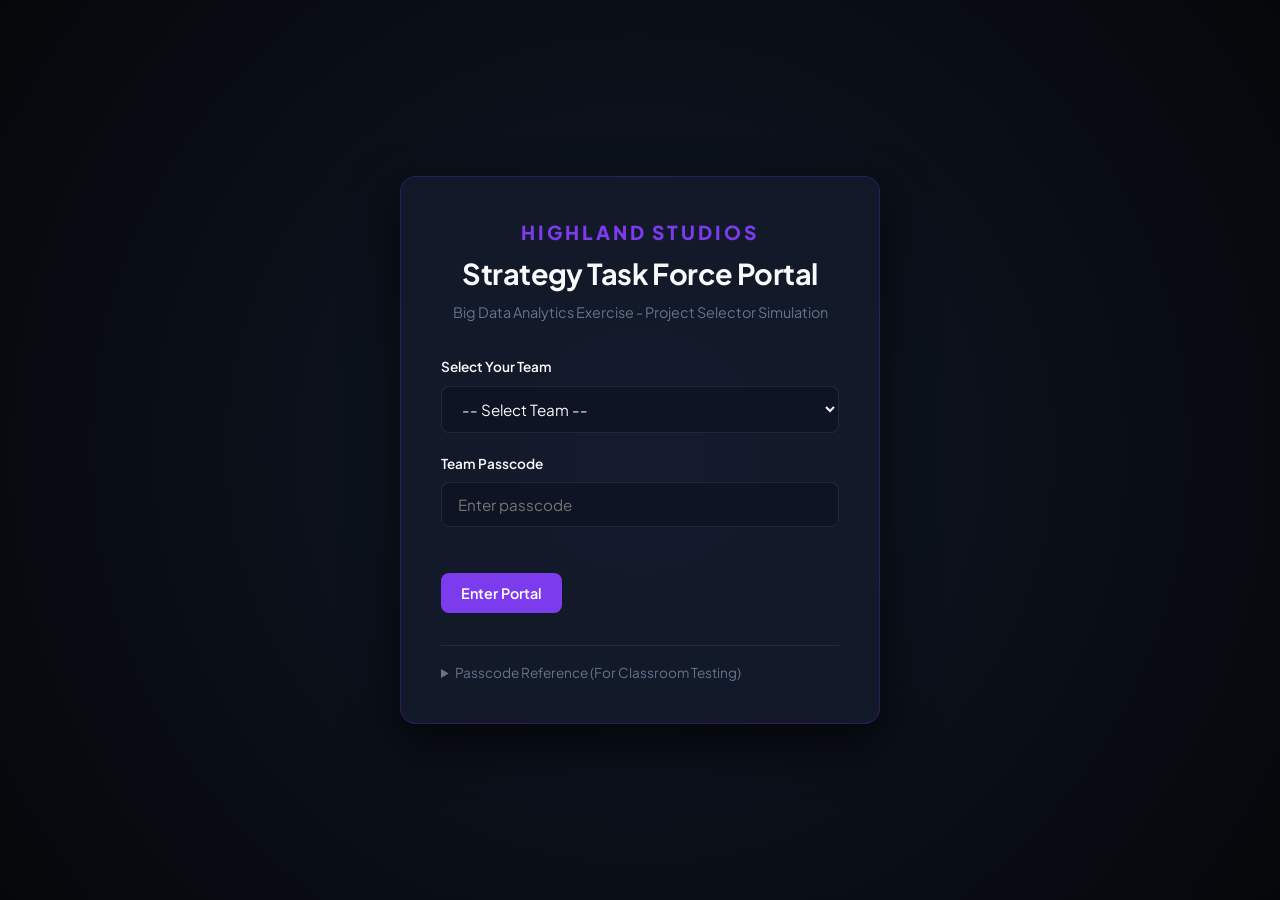
==== index.html @ 4afb4b33 "Initial big data simulation site" ====
<!DOCTYPE html>
<html lang="en">
<head>
  <meta charset="UTF-8">
  <meta name="viewport" content="width=device-width, initial-scale=1.0">
  <title>Highland Studios | Strategy Portal & Analytics Exercise</title>
  <!-- Google Fonts for premium typography -->
  <link rel="preconnect" href="https://fonts.googleapis.com">
  <link rel="preconnect" href="https://fonts.gstatic.com" crossorigin>
  <link href="https://fonts.googleapis.com/css2?family=Plus+Jakarta+Sans:wght@300;400;500;600;700;800&family=JetBrains+Mono:wght@400;500;600&display=swap" rel="stylesheet">
  <link rel="stylesheet" href="style.css">
</head>
<body>

  <!-- Access Screen (Login Modal Overlay) -->
  <div id="login-overlay" class="login-overlay">
    <div class="login-box glass-panel">
      <header class="login-header">
        <div class="logo">HIGHLAND STUDIOS</div>
        <h1>Strategy Task Force Portal</h1>
        <p class="subtitle">Big Data Analytics Exercise - Project Selector Simulation</p>
      </header>
      
      <form id="login-form" class="login-form">
        <div class="form-group">
          <label for="team-select">Select Your Team</label>
          <select id="team-select" required>
            <option value="" disabled selected>-- Select Team --</option>
            <option value="Team 1">Team 1</option>
            <option value="Team 2">Team 2</option>
            <option value="Team 3">Team 3</option>
            <option value="Team 4">Team 4</option>
            <option value="Team 5">Team 5</option>
            <option value="Team 6">Team 6</option>
            <option value="Team 7">Team 7</option>
            <option value="Team 8">Team 8</option>
            <option value="Team 9">Team 9</option>
            <option value="Team 10">Team 10</option>
            <option value="Admin">Admin</option>
          </select>
        </div>
        
        <div class="form-group">
          <label for="passcode-input">Team Passcode</label>
          <input type="text" id="passcode-input" autocomplete="current-password" placeholder="Enter passcode" required>
          <span class="error-message" id="login-error" aria-live="polite"></span>
        </div>
        
        <button type="submit" class="btn btn-primary">Enter Portal</button>
      </form>
      
      <footer class="login-footer">
        <details>
          <summary>Passcode Reference (For Classroom Testing)</summary>
          <div class="passcode-table-wrapper">
            <table class="passcode-table">
              <thead>
                <tr>
                  <th>Team</th>
                  <th>Passcode</th>
                </tr>
              </thead>
              <tbody>
                <tr><td>Team 1</td><td><code>HIGHLAND-101</code></td></tr>
                <tr><td>Team 2</td><td><code>HIGHLAND-202</code></td></tr>
                <tr><td>Team 3</td><td><code>HIGHLAND-303</code></td></tr>
                <tr><td>Team 4</td><td><code>HIGHLAND-404</code></td></tr>
                <tr><td>Team 5</td><td><code>HIGHLAND-505</code></td></tr>
                <tr><td>Team 6</td><td><code>HIGHLAND-606</code></td></tr>
                <tr><td>Team 7</td><td><code>HIGHLAND-707</code></td></tr>
                <tr><td>Team 8</td><td><code>HIGHLAND-808</code></td></tr>
                <tr><td>Team 9</td><td><code>HIGHLAND-909</code></td></tr>
                <tr><td>Team 10</td><td><code>HIGHLAND-010</code></td></tr>
              </tbody>
            </table>
          </div>
        </details>
      </footer>
    </div>
  </div>

  <!-- App Wrapper (Hidden until logged in) -->
  <div id="app-wrapper" class="app-wrapper hidden">
    
    <!-- Sidebar Navigation -->
    <aside class="sidebar-nav">
      <div class="sidebar-header">
        <div class="logo">HIGHLAND STUDIOS</div>
        <div class="tag">Strategy Portal</div>
      </div>
      
      <div class="team-card glass-panel-accent">
        <div class="team-name" id="display-team-name">Team Name</div>
        <div class="budget-label">Available Analytics Budget:</div>
        <div class="budget-value" id="display-budget">£10,000</div>
      </div>
      
      <nav aria-label="Main Navigation">
        <ul class="nav-list">
          <li>
            <button type="button" class="nav-item active" data-target="tab-briefing">
              <span class="icon">📋</span> Scenario Briefing
            </button>
          </li>
          <li>
            <button type="button" class="nav-item" data-target="tab-journey">
              <span class="icon">🛣️</span> Consumer Journey Map
            </button>
          </li>
          <li>
            <button type="button" class="nav-item" data-target="tab-slack">
              <span class="icon">💬</span> Internal Slack Board
            </button>
          </li>
          <li>
            <button type="button" class="nav-item" data-target="tab-macro">
              <span class="icon">🌐</span> Macro Environment
            </button>
          </li>
          <li>
            <button type="button" class="nav-item" data-target="tab-email">
              <span class="icon">📥</span> Email Inbox
              <span class="badge hidden" id="email-badge">0</span>
            </button>
          </li>
          <li>
            <button type="button" class="nav-item" data-target="tab-worksheet">
              <span class="icon">📝</span> Decision Worksheet
            </button>
          </li>
        </ul>
      </nav>
      
      <div class="sidebar-footer">
        <button type="button" class="btn btn-outline btn-sm logout-btn" id="logout-btn">Log Out</button>
      </div>
    </aside>

    <!-- Main Workspace Content -->
    <main class="main-content" id="main-content">
      
      <!-- Top header bar -->
      <header class="topbar">
        <h2 id="current-tab-title">Scenario Briefing</h2>
        <div class="topbar-actions">
          <div class="status-indicator">
            <span class="dot live"></span> Simulation Active
          </div>
        </div>
      </header>

      <!-- Content Scroll Container -->
      <div class="content-scroll">
        
        <!-- Tab 1: Briefing -->
        <section id="tab-briefing" class="tab-pane active-pane">
          <div class="briefing-container">
            <div class="card glass-panel hero-card">
              <h1>Strategic Executive Mandate</h1>
              <p>Welcome, Strategy Task Force. Highland Studios is preparing to commit its resources to its next major development project. Game production is a multi-million-pound, long-term commitment taking 3 to 5 years. Instinct is not enough; you must leverage analytical evidence to justify the studio's project path.</p>
            </div>
            
            <div class="grid grid-2">
              <div class="card glass-panel">
                <h2>Our Capability & History</h2>
                <p>Highland Studios is historically recognized for two core strengths:</p>
                <ul>
                  <li><strong>Racing Simulation:</strong> Excellent track record, reliable sales performance, stable reviews, and highly competent internal physics engine development.</li>
                  <li><strong>Skateboarding:</strong> Recent critical and commercial success with <em>Streetline Skate</em>, showing exceptional ability in expressive motion, physics-driven styling, and community advocacy.</li>
                </ul>
                <div class="alert alert-warning">
                  <strong>Warning:</strong> Several years ago, the studio launched <em>LifeSpace</em>, a life simulation title. It sold poorly and was heavily criticized for crashes, simulation-breaking logic bugs, and weak AI. Morale was damaged, and the team remains nervous about re-entering this category.
                </div>
              </div>
              
              <div class="card glass-panel">
                <h2>The Strategic Tension</h2>
                <p>Market intelligence indicates a powerful surge in consumer demand for <strong>Life Simulation</strong> games. Players are actively searching for alternatives to the dominant titles, specifically demanding better customization, deeper AI systems, and robust modding tools.</p>
                <p>This leaves Highland Studios in a dilemma: do we build the safe racing sequel, double-down on action sports, or attempt a high-upside but high-risk life simulation reboot?</p>
                <div class="alert alert-info">
                  <strong>Task Force Goal:</strong> Inspect available data along the customer journey, analyze internal studio readiness, assess the competitive environment, and submit a final recommendation report.
                </div>
              </div>
            </div>

            <h2>Project Options to Evaluate</h2>
            <div class="options-grid">
              
              <div class="option-card glass-panel">
                <div class="option-header">
                  <h3>Option 1: Racing Sequel</h3>
                  <span class="badge badge-safe">Low-Medium Risk</span>
                </div>
                <p class="option-desc">Create a follow-up to our highly rated motorsport titles. Utilizes proven physics systems and appeals to a reliable, built-in audience.</p>
                <div class="option-details">
                  <span><strong>Capability Fit:</strong> Strong</span>
                  <span><strong>Market Spread:</strong> Stable</span>
                </div>
              </div>

              <div class="option-card glass-panel">
                <div class="option-header">
                  <h3>Option 2: Skateboarding Sequel</h3>
                  <span class="badge badge-safe">Medium Risk</span>
                </div>
                <p class="option-desc">A direct sequel to <em>Streetline Skate</em>, capitalizing on community excitement, expressive customization, and skateboarding culture.</p>
                <div class="option-details">
                  <span><strong>Capability Fit:</strong> Strong</span>
                  <span><strong>Market Spread:</strong> Focused</span>
                </div>
              </div>

              <div class="option-card glass-panel">
                <div class="option-header">
                  <h3>Option 3: Open-World Action-Sports Game</h3>
                  <span class="badge badge-alert">Medium-High Risk</span>
                </div>
                <p class="option-desc">Expand skateboarding physics to parkour, biking, and street culture. Focuses on social multiplayer spaces and streaming popularity.</p>
                <div class="option-details">
                  <span><strong>Capability Fit:</strong> Moderate</span>
                  <span><strong>Market Spread:</strong> Growing</span>
                </div>
              </div>

              <div class="option-card glass-panel">
                <div class="option-header">
                  <h3>Option 4: Life Simulation Reboot</h3>
                  <span class="badge badge-danger">High Risk</span>
                </div>
                <p class="option-desc">A complete reimagining of the life simulation genre. Massive commercial potential, but requires significant hiring and builds on past technical failures.</p>
                <div class="option-details">
                  <span><strong>Capability Fit:</strong> Weak</span>
                  <span><strong>Market Spread:</strong> Extremely High</span>
                </div>
              </div>

              <div class="option-card glass-panel">
                <div class="option-header">
                  <h3>Option 5: Hybrid Lifestyle Sports Game</h3>
                  <span class="badge badge-alert">Medium Risk</span>
                </div>
                <p class="option-desc">Combines skateboarding, social meeting grounds, and creative player customization spaces. Bridges our core strength with lifestyle trends.</p>
                <div class="option-details">
                  <span><strong>Capability Fit:</strong> Good</span>
                  <span><strong>Market Spread:</strong> Distinctive</span>
                </div>
              </div>

              <div class="option-card glass-panel">
                <div class="option-header">
                  <h3>Option 6: Motorsport Management & Lifestyle</h3>
                  <span class="badge badge-alert">Medium Risk</span>
                </div>
                <p class="option-desc">A tactical management game merging racing metrics with lifestyle elements, driver relationships, and custom team sponsorships.</p>
                <div class="option-details">
                  <span><strong>Capability Fit:</strong> Moderate</span>
                  <span><strong>Market Spread:</strong> Niche</span>
                </div>
              </div>

            </div>
          </div>
        </section>

        <!-- Tab 2: Journey Map -->
        <section id="tab-journey" class="tab-pane">
          <div class="journey-container">
            <header class="tab-header">
              <h1>Interactive Consumer Journey Map</h1>
              <p>Analyze how players discover, evaluate, purchase, and engage with game categories. Click on each journey stage to explore available data sources, check their format, cost, and availability, and inspect the datasets.</p>
            </header>

            <!-- Horizontal Journey Timeline -->
            <div class="journey-timeline-wrapper">
              <div class="journey-timeline" role="listbox" aria-label="Consumer Journey Stages">
                
                <button type="button" class="journey-node active" data-stage="1" role="option" aria-selected="true">
                  <span class="node-number">1</span>
                  <span class="node-name">Needs Recognition</span>
                </button>
                
                <button type="button" class="journey-node" data-stage="2" role="option" aria-selected="false">
                  <span class="node-number">2</span>
                  <span class="node-name">Search for Info</span>
                </button>
                
                <button type="button" class="journey-node" data-stage="3" role="option" aria-selected="false">
                  <span class="node-number">3</span>
                  <span class="node-name">Pre-Purchase Eval</span>
                </button>
                
                <button type="button" class="journey-node" data-stage="4" role="option" aria-selected="false">
                  <span class="node-number">4</span>
                  <span class="node-name">Purchase</span>
                </button>
                
                <button type="button" class="journey-node" data-stage="5" role="option" aria-selected="false">
                  <span class="node-number">5</span>
                  <span class="node-name">Consumption</span>
                </button>
                
                <button type="button" class="journey-node" data-stage="6" role="option" aria-selected="false">
                  <span class="node-number">6</span>
                  <span class="node-name">Post-Purchase Eval</span>
                </button>
                
                <button type="button" class="journey-node" data-stage="7" role="option" aria-selected="false">
                  <span class="node-number">7</span>
                  <span class="node-name">Advocacy & Comm</span>
                </button>
                
              </div>
            </div>

            <!-- Stage Description Card -->
            <div class="stage-info-card glass-panel" id="stage-info-display">
              <h2 id="stage-title">Needs Recognition</h2>
              <p id="stage-description">Early signals that players are feeling an unmet interest, general genre category demand, or growing curiosity before they actively research a specific title.</p>
            </div>

            <!-- Data Sources Grid -->
            <h2>Available Data Sources at this Stage</h2>
            <div class="data-sources-grid" id="data-sources-grid">
              <!-- Dynamically populated cards -->
            </div>
            
          </div>
        </section>

        <!-- Tab 3: Slack Board -->
        <section id="tab-slack" class="tab-pane">
          <div class="slack-container">
            <header class="tab-header">
              <h1>Internal Studio Communications</h1>
              <p>Review the logs of the Highland Studios team. Studio readiness, engineering morale, and production capabilities contain critical details that complicate market demand.</p>
            </header>

            <div class="slack-workspace glass-panel">
              <!-- Slack channels panel -->
              <aside class="slack-sidebar" aria-label="Slack Channels">
                <h3># Channels</h3>
                <nav>
                  <ul>
                    <li><button type="button" class="slack-channel-btn active" data-channel="general"># general</button></li>
                    <li><button type="button" class="slack-channel-btn" data-channel="dev-team"># dev-team</button></li>
                    <li><button type="button" class="slack-channel-btn" data-channel="marketing"># marketing</button></li>
                    <li><button type="button" class="slack-channel-btn" data-channel="executive"># executive</button></li>
                  </ul>
                </nav>
                
                <div class="sentiment-button-wrapper">
                  <button type="button" class="btn btn-primary btn-sm btn-full" id="analyze-slack-btn">Analyse Internal Sentiment</button>
                </div>
              </aside>

              <!-- Slack Messages display -->
              <main class="slack-chat-area" aria-label="Slack Messages">
                <div class="slack-message-feed" id="slack-message-feed">
                  <!-- Dynamically populated slack messages -->
                </div>
              </main>
            </div>
            
            <!-- Dynamic Sentiment Analysis Dashboard (Hidden by default, shown when button clicked) -->
            <div id="sentiment-analysis-dashboard" class="sentiment-dashboard-panel glass-panel hidden">
              <div class="sentiment-dashboard-header">
                <h2>Diagnostic Report: Studio Readiness & Core Sentiment</h2>
                <button type="button" class="btn-close" id="close-sentiment-btn" aria-label="Close dashboard">&times;</button>
              </div>
              
              <div class="grid grid-2">
                <div class="sentiment-card">
                  <h3>Developer Confidence & Anxiety by Genre</h3>
                  <div class="bar-chart-container">
                    <div class="chart-row">
                      <span class="row-label">Racing</span>
                      <div class="chart-bar-wrapper">
                        <div class="bar bar-confidence" style="width: 85%" title="Confidence: 85%"></div>
                        <div class="bar bar-anxiety" style="width: 15%" title="Anxiety: 15%"></div>
                      </div>
                      <span class="row-value">85% vs 15%</span>
                    </div>
                    <div class="chart-row">
                      <span class="row-label">Skateboarding</span>
                      <div class="chart-bar-wrapper">
                        <div class="bar bar-confidence" style="width: 90%" title="Confidence: 90%"></div>
                        <div class="bar bar-anxiety" style="width: 10%" title="Anxiety: 10%"></div>
                      </div>
                      <span class="row-value">90% vs 10%</span>
                    </div>
                    <div class="chart-row">
                      <span class="row-label">Life Simulation</span>
                      <div class="chart-bar-wrapper">
                        <div class="bar bar-confidence" style="width: 25%" title="Confidence: 25%"></div>
                        <div class="bar bar-anxiety" style="width: 75%" title="Anxiety: 75%"></div>
                      </div>
                      <span class="row-value">25% vs 75%</span>
                    </div>
                    <div class="chart-row">
                      <span class="row-label">Hybrid Sports</span>
                      <div class="chart-bar-wrapper">
                        <div class="bar bar-confidence" style="width: 70%" title="Confidence: 70%"></div>
                        <div class="bar bar-anxiety" style="width: 30%" title="Anxiety: 30%"></div>
                      </div>
                      <span class="row-value">70% vs 30%</span>
                    </div>
                  </div>
                  <div class="chart-legend">
                    <span class="legend-item"><span class="legend-dot color-confidence"></span> Confidence</span>
                    <span class="legend-item"><span class="legend-dot color-anxiety"></span> Anxiety</span>
                  </div>
                </div>

                <div class="sentiment-card">
                  <h3>Technical Risk & Brand Fit Index</h3>
                  <div class="radar-indicators">
                    <div class="metric-gauge">
                      <svg class="radial-svg" viewBox="0 0 100 100">
                        <circle cx="50" cy="50" r="40" class="gauge-bg"></circle>
                        <circle cx="50" cy="50" r="40" class="gauge-fill color-danger" stroke-dasharray="251" stroke-dashoffset="50"></circle>
                        <text x="50" y="55" class="gauge-text font-bold">80%</text>
                      </svg>
                      <span class="gauge-label">Life Sim Tech Risk</span>
                    </div>
                    <div class="metric-gauge">
                      <svg class="radial-svg" viewBox="0 0 100 100">
                        <circle cx="50" cy="50" r="40" class="gauge-bg"></circle>
                        <circle cx="50" cy="50" r="40" class="gauge-fill color-success" stroke-dasharray="251" stroke-dashoffset="38"></circle>
                        <text x="50" y="55" class="gauge-text font-bold">85%</text>
                      </svg>
                      <span class="gauge-label">Skate Brand Fit</span>
                    </div>
                    <div class="metric-gauge">
                      <svg class="radial-svg" viewBox="0 0 100 100">
                        <circle cx="50" cy="50" r="40" class="gauge-bg"></circle>
                        <circle cx="50" cy="50" r="40" class="gauge-fill color-warning" stroke-dasharray="251" stroke-dashoffset="100"></circle>
                        <text x="50" y="55" class="gauge-text font-bold">60%</text>
                      </svg>
                      <span class="gauge-label">Hybrid Brand Fit</span>
                    </div>
                  </div>
                </div>
              </div>
              
              <div class="sentiment-insights-box">
                <h4>Sentiment Analytical Insight:</h4>
                <p>While executive interest is drawn toward the high commercial potential of a Life Simulation project, developer survey logs demonstrate extreme anxiety (75%) related to technical infrastructure risks. Conversely, a Skateboarding sequel displays maximum team morale and brand alignment, though there are concerns regarding the market size. The Hybrid Lifestyle Sports option presents moderate technical risk (30%) while aligning strongly with the team's creative desire to expand core strengths.</p>
              </div>
            </div>

          </div>
        </section>

        <!-- Tab 4: Macro Environment -->
        <section id="tab-macro" class="tab-pane">
          <div class="macro-container">
            <header class="tab-header">
              <h1>Macro Environment and Industry Context</h1>
              <p>Explore broader gaming trends, competitor activities, production economics, and platforms. These reports provide context on structural pressures affecting the whole market.</p>
            </header>

            <div class="macro-layout">
              <!-- Report Tabs left -->
              <nav class="macro-nav" aria-label="Macro Reports">
                <ul>
                  <li><button type="button" class="macro-tab-btn active" data-report="macro-general">General Macroeconomic Report</button></li>
                  <li><button type="button" class="macro-tab-btn" data-report="macro-trends">Games Industry Trends</button></li>
                  <li><button type="button" class="macro-tab-btn" data-report="macro-consumer">Consumer Spending & Platforms</button></li>
                  <li><button type="button" class="macro-tab-btn" data-report="macro-production">Technology & Production Costs</button></li>
                  <li><button type="button" class="macro-tab-btn" data-report="macro-competitors">Competitor Pipeline</button></li>
                </ul>
              </nav>

              <!-- Report content panel right -->
              <article class="macro-report-view glass-panel" id="macro-report-content">
                <!-- Dynamically populated report text -->
              </article>
            </div>
          </div>
        </section>

        <!-- Tab 5: Email Inbox -->
        <section id="tab-email" class="tab-pane">
          <div class="email-container">
            <header class="tab-header">
              <h1>Simulated Communications Inbox</h1>
              <p>Review requested datasets, platform partnership decisions, parent company responses, and data request results. Checked/approved files will appear here when they are ready.</p>
            </header>

            <div class="email-layout glass-panel">
              <!-- Email list panel -->
              <aside class="email-list-panel" aria-label="Email List">
                <ul class="email-list" id="email-list-container">
                  <!-- Dynamically populated email list -->
                </ul>
              </aside>

              <!-- Email view panel -->
              <main class="email-view-panel" id="email-view-container" aria-label="Email Content">
                <div class="email-empty-state">
                  <div class="large-icon">✉️</div>
                  <p>Select an email from the left pane to view its content and attachments.</p>
                </div>
              </main>
            </div>
          </div>
        </section>

        <!-- Tab 6: Worksheet -->
        <section id="tab-worksheet" class="tab-pane">
          <div class="worksheet-container">
            <header class="tab-header">
              <h1>Strategic Recommendation Worksheet</h1>
              <p>Formulate and submit your team's recommendation. Your answers should justify your choice using specific analytical evidence and map out your analytical categories.</p>
            </header>

            <!-- Interactive Forecast Scenario Explorer -->
            <div class="card glass-panel" style="margin-bottom: 2rem;" id="forecast-explorer-panel">
              <h2>Interactive Forecast Scenario Explorer</h2>
              <p>Select a proposed project direction and adjust the market environment scenario to see estimated production metrics, projected sales, and financial risk profiles.</p>
              
              <div class="grid grid-2" style="margin-top: 1rem;">
                <div class="form-group" style="margin-bottom: 0;">
                  <label for="forecast-project-select">Select Project Direction</label>
                  <select id="forecast-project-select">
                    <option value="racing">Option 1: Racing Sequel</option>
                    <option value="skate">Option 2: Skateboarding Sequel</option>
                    <option value="openworld">Option 3: Open-World Action-Sports Game</option>
                    <option value="lifesim">Option 4: Life Simulation Reboot</option>
                    <option value="hybrid">Option 5: Hybrid Lifestyle Sports Game</option>
                    <option value="motorsport">Option 6: Motorsport Management & Lifestyle</option>
                  </select>
                </div>
                
                <div class="form-group" style="margin-bottom: 0;">
                  <label>Market Environment Scenario</label>
                  <div class="scenario-tabs" style="border-bottom: none; padding-bottom: 0;" role="group" aria-label="Scenario Multiplier Selection">
                    <button type="button" class="scenario-tab-btn" data-multiplier="pessimistic">Pessimistic</button>
                    <button type="button" class="scenario-tab-btn active" data-multiplier="moderate">Moderate</button>
                    <button type="button" class="scenario-tab-btn" data-multiplier="optimistic">Optimistic</button>
                  </div>
                </div>
              </div>
              
              <div class="forecast-results-grid" style="margin-top: 1.5rem;">
                <div class="forecast-metric-card">
                  <span class="f-label">Development Cost</span>
                  <span class="f-val" id="fc-cost">£13.5M</span>
                </div>
                <div class="forecast-metric-card">
                  <span class="f-label">Development Time</span>
                  <span class="f-val" id="fc-time">3 Years</span>
                </div>
                <div class="forecast-metric-card upside">
                  <span class="f-label">Projected Sales (Yr 1)</span>
                  <span class="f-val" id="fc-sales">£45M</span>
                </div>
                <div class="forecast-metric-card upside">
                  <span class="f-label">Long-Tail Potential</span>
                  <span class="f-val" id="fc-tail">Low</span>
                </div>
                <div class="forecast-metric-card downside">
                  <span class="f-label">Risk Profile</span>
                  <span class="f-val" id="fc-risk">Low</span>
                </div>
              </div>
            </div>

            <form id="worksheet-form" class="worksheet-form glass-panel">
              <fieldset>
                <legend>Simulation Parameters & Identification</legend>
                <div class="grid grid-2">
                  <div class="form-group">
                    <label for="ws-team-display">Team Name</label>
                    <input type="text" id="ws-team-display" readonly>
                  </div>
                  <div class="form-group">
                    <label for="ws-budget-display">Budget Spent</label>
                    <input type="text" id="ws-budget-display" readonly>
                  </div>
                </div>
              </fieldset>

              <fieldset>
                <legend>Strategic Decision</legend>
                <div class="form-group">
                  <label for="ws-project-choice">1. What project should Highland Studios develop next?</label>
                  <select id="ws-project-choice" required>
                    <option value="" disabled selected>-- Select a Strategic Option --</option>
                    <option value="Option 1: Racing Sequel">Option 1: Racing Sequel (Low-Medium Risk)</option>
                    <option value="Option 2: Skateboarding Sequel">Option 2: Skateboarding Sequel (Medium Risk)</option>
                    <option value="Option 3: Open-World Action-Sports Game">Option 3: Open-World Action-Sports Game (Medium-High Risk)</option>
                    <option value="Option 4: Life Simulation Reboot">Option 4: Life Simulation Reboot (High Risk)</option>
                    <option value="Option 5: Hybrid Lifestyle Sports Game">Option 5: Hybrid Lifestyle Sports Game (Medium Risk)</option>
                    <option value="Option 6: Motorsport Management & Lifestyle Game">Option 6: Motorsport Management & Lifestyle Game (Medium Risk)</option>
                  </select>
                </div>

                <div class="form-group">
                  <label for="ws-evidence">2. What evidence supports this recommendation? (Cite specific search, sales, community, or financial metrics)</label>
                  <textarea id="ws-evidence" rows="4" placeholder="Provide details from your research..." required></textarea>
                </div>
              </fieldset>

              <fieldset>
                <legend>Analytics Classification & Journey Mapping</legend>
                <div class="form-group">
                  <label for="ws-analytics-type">3. What primary type of analytics did this business question require? (Choose all that apply)</label>
                  <div class="checkbox-group">
                    <label class="checkbox-label" for="analytics-desc">
                      <input type="checkbox" id="analytics-desc" value="Descriptive">
                      <span><strong>Descriptive Analytics</strong> (What is the market interested in right now?)</span>
                    </label>
                    <label class="checkbox-label" for="analytics-diag">
                      <input type="checkbox" id="analytics-diag" value="Diagnostic">
                      <span><strong>Diagnostic / Explanatory Analytics</strong> (Why did the previous project fail?)</span>
                    </label>
                    <label class="checkbox-label" for="analytics-pred">
                      <input type="checkbox" id="analytics-pred" value="Predictive">
                      <span><strong>Predictive Analytics</strong> (What trends will yield the highest returns in 3-5 years?)</span>
                    </label>
                    <label class="checkbox-label" for="analytics-pres">
                      <input type="checkbox" id="analytics-pres" value="Prescriptive">
                      <span><strong>Prescriptive Analytics</strong> (How should we allocate resources to minimize risk?)</span>
                    </label>
                  </div>
                </div>

                <div class="form-group">
                  <label for="ws-journey-stages">4. Which customer journey stages contained the most valuable evidence for your decision? (Choose all that apply)</label>
                  <div class="checkbox-group">
                    <label class="checkbox-label" for="stage-1">
                      <input type="checkbox" id="stage-1" value="Needs Recognition">
                      <span>Needs Recognition (Search trends, social listening)</span>
                    </label>
                    <label class="checkbox-label" for="stage-2">
                      <input type="checkbox" id="stage-2" value="Search for Information">
                      <span>Search for Information (Website clicks, video views)</span>
                    </label>
                    <label class="checkbox-label" for="stage-3">
                      <input type="checkbox" id="stage-3" value="Pre-Purchase Evaluation">
                      <span>Pre-Purchase Evaluation of Alternatives (Competitor databases, wishlists)</span>
                    </label>
                    <label class="checkbox-label" for="stage-4">
                      <input type="checkbox" id="stage-4" value="Purchase">
                      <span>Purchase (Historical sales files, store pricing benchmarks)</span>
                    </label>
                    <label class="checkbox-label" for="stage-5">
                      <input type="checkbox" id="stage-5" value="Consumption">
                      <span>Consumption (Gameplay telemetry log files, bug counts)</span>
                    </label>
                    <label class="checkbox-label" for="stage-6">
                      <input type="checkbox" id="stage-6" value="Post-Purchase Evaluation">
                      <span>Post-Purchase Evaluation (Store review sentiment, refund rates)</span>
                    </label>
                    <label class="checkbox-label" for="stage-7">
                      <input type="checkbox" id="stage-7" value="Advocacy & Community">
                      <span>Advocacy & Community Continuation (Discord streams, surveys)</span>
                    </label>
                  </div>
                </div>
              </fieldset>

              <fieldset>
                <legend>Risk & Data Limitations</legend>
                <div class="form-group">
                  <label for="ws-limitations">5. What evidence was missing, delayed, too expensive, or unavailable? How did that constrain your choice?</label>
                  <textarea id="ws-limitations" rows="3" placeholder="Cite emails, delays, or blocked datasets..." required></textarea>
                </div>

                <div class="form-group">
                  <label for="ws-risks">6. What are the main risks associated with your chosen project path? (e.g. execution risk, market saturation)</label>
                  <textarea id="ws-risks" rows="3" placeholder="Discuss capabilities, tech risk, and competitor moves..." required></textarea>
                </div>

                <div class="form-group">
                  <label for="ws-future">7. What additional data would you recommend collecting or commissioning before final project sign-off?</label>
                  <textarea id="ws-future" rows="3" placeholder="What studies or validation should occur next?" required></textarea>
                </div>
              </fieldset>

              <div class="form-actions">
                <button type="submit" class="btn btn-primary" id="save-ws-btn">Save Progress</button>
                <button type="button" class="btn btn-outline" id="print-ws-btn">Print / Export Recommendation Report (PDF)</button>
              </div>
            </form>
          </div>
        </section>
        
      </div>
    </main>
  </div>

  <!-- Custom Dialog Overlay (Native Modal) -->
  <dialog id="data-modal" class="data-modal glass-panel">
    <div class="modal-wrapper">
      <header class="modal-header">
        <h2 id="modal-data-name">Data Source</h2>
        <button type="button" class="btn-close" id="modal-close-btn" aria-label="Close dialog">&times;</button>
      </header>
      
      <div class="modal-body">
        
        <!-- Metadata Sidebar -->
        <aside class="modal-meta-sidebar" aria-label="Metadata">
          <div class="meta-item">
            <span class="meta-label">Journey Stage:</span>
            <span id="modal-meta-stage" class="meta-val">Needs Recognition</span>
          </div>
          <div class="meta-item">
            <span class="meta-label">Format:</span>
            <span id="modal-meta-format" class="meta-val">Structured CSV</span>
          </div>
          <div class="meta-item">
            <span class="meta-label">Owner:</span>
            <span id="modal-meta-owner" class="meta-val">Internal Analytics</span>
          </div>
          <div class="meta-item">
            <span class="meta-label">Refresh Rate:</span>
            <span id="modal-meta-refresh" class="meta-val">Real-time</span>
          </div>
          <div class="meta-item">
            <span class="meta-label">Availability:</span>
            <span id="modal-meta-avail" class="meta-val">Immediate</span>
          </div>
          <div class="meta-item">
            <span class="meta-label">Cost / Delay:</span>
            <span id="modal-meta-cost" class="meta-val">Free / Instant</span>
          </div>
          <div class="meta-item">
            <span class="meta-label">Analytical Use:</span>
            <span id="modal-meta-use" class="meta-val">Descriptive</span>
          </div>
        </aside>
        
        <!-- Main Details Content Area -->
        <main class="modal-main-content">
          <section class="description-section">
            <h3>Description</h3>
            <p id="modal-description">Detailed description of this specific data type.</p>
          </section>
          
          <section class="limitations-section">
            <h3>Limitations</h3>
            <p id="modal-limitations">Important constraints, bias warnings, or format concerns for this source.</p>
          </section>
          
          <section class="interactive-workspace" id="modal-workspace">
            <h3>Workspace Interactive Area</h3>
            <div id="modal-workspace-actions">
              <!-- Dynamically rendered action buttons / alerts / forms -->
            </div>
            <div id="modal-workspace-viewer" class="workspace-viewer hidden">
              <!-- Dynamically rendered custom charts or details -->
            </div>
          </section>
        </main>
        
      </div>
    </div>
  </dialog>

  <!-- Script files -->
  <script src="app.js"></script>
</body>
</html>
---- style.css ----
/* style.css - Highland Studios Interactive Big Data Analytics Exercise */

/* --- CSS Variables & Design Tokens --- */
:root {
  --bg-main: #0b0f19;
  --bg-sidebar: #0f1524;
  --bg-card: rgba(22, 30, 49, 0.65);
  --border-glass: rgba(255, 255, 255, 0.08);
  --border-glass-hover: rgba(255, 255, 255, 0.16);
  --bg-glow: rgba(124, 58, 237, 0.05);
  
  --text-primary: #f8fafc;
  --text-secondary: #cbd5e1;
  --text-muted: #64748b;
  
  --color-brand: hsl(262, 83%, 58%);
  --color-brand-hover: hsl(262, 83%, 65%);
  --color-brand-alpha: rgba(124, 58, 237, 0.15);
  
  --color-success: #10b981;
  --color-warning: #f59e0b;
  --color-danger: #ef4444;
  --color-info: #06b6d4;
  
  --font-sans: 'Plus Jakarta Sans', system-ui, -apple-system, sans-serif;
  --font-mono: 'JetBrains Mono', monospace;
  
  --shadow-premium: 0 8px 32px 0 rgba(0, 0, 0, 0.45);
  --transition-smooth: all 0.25s cubic-bezier(0.4, 0, 0.2, 1);
  --border-radius-lg: 16px;
  --border-radius-md: 8px;
  --border-radius-sm: 4px;
}

/* Apply accent-color for modern browsers */
body {
  accent-color: var(--color-brand);
}

/* --- Base Resets & Typography --- */
* {
  box-sizing: border-box;
  margin: 0;
  padding: 0;
}

body {
  background-color: var(--bg-main);
  color: var(--text-secondary);
  font-family: var(--font-sans);
  font-size: 15px;
  line-height: 1.6;
  -webkit-font-smoothing: antialiased;
  -moz-osx-font-smoothing: grayscale;
  height: 100vh;
  overflow: hidden;
}

h1, h2, h3, h4, h5, h6 {
  color: var(--text-primary);
  font-weight: 700;
  line-height: 1.3;
}

h1 { font-size: 2.2rem; margin-bottom: 0.5rem; letter-spacing: -0.02em; }
h2 { font-size: 1.5rem; margin-bottom: 1rem; letter-spacing: -0.01em; }
h3 { font-size: 1.2rem; margin-bottom: 0.75rem; }
p { margin-bottom: 1rem; }

ul, ol {
  margin-left: 1.5rem;
  margin-bottom: 1rem;
}

li {
  margin-bottom: 0.5rem;
}

/* --- Utility Components --- */
.glass-panel {
  background: var(--bg-card);
  backdrop-filter: blur(12px);
  -webkit-backdrop-filter: blur(12px);
  border: 1px solid var(--border-glass);
  border-radius: var(--border-radius-lg);
  box-shadow: var(--shadow-premium);
  transition: var(--transition-smooth);
}

.glass-panel-accent {
  background: linear-gradient(135deg, rgba(124, 58, 237, 0.12), rgba(22, 30, 49, 0.65));
  backdrop-filter: blur(12px);
  border: 1px solid rgba(124, 58, 237, 0.2);
  border-radius: var(--border-radius-lg);
  box-shadow: var(--shadow-premium);
}

.btn {
  display: inline-flex;
  align-items: center;
  justify-content: center;
  font-family: var(--font-sans);
  font-weight: 600;
  font-size: 0.9rem;
  padding: 0.6rem 1.2rem;
  border-radius: var(--border-radius-md);
  border: 1px solid transparent;
  cursor: pointer;
  transition: var(--transition-smooth);
  gap: 0.5rem;
  text-decoration: none;
}

.btn-primary {
  background-color: var(--color-brand);
  color: #ffffff;
}
.btn-primary:hover {
  background-color: var(--color-brand-hover);
  transform: translateY(-1px);
}
.btn-primary:active {
  transform: translateY(0);
}

.btn-outline {
  background-color: transparent;
  color: var(--text-primary);
  border-color: var(--border-glass);
}
.btn-outline:hover {
  background-color: rgba(255, 255, 255, 0.05);
  border-color: var(--border-glass-hover);
}

.btn-sm {
  font-size: 0.8rem;
  padding: 0.4rem 0.8rem;
}

.btn-full {
  width: 100%;
}

.badge {
  display: inline-block;
  font-size: 0.75rem;
  font-weight: 700;
  padding: 0.2rem 0.5rem;
  border-radius: 20px;
  text-transform: uppercase;
  letter-spacing: 0.05em;
}

.badge-safe { background-color: rgba(16, 185, 129, 0.15); color: var(--color-success); border: 1px solid rgba(16, 185, 129, 0.3); }
.badge-alert { background-color: rgba(245, 158, 11, 0.15); color: var(--color-warning); border: 1px solid rgba(245, 158, 11, 0.3); }
.badge-danger { background-color: rgba(239, 68, 68, 0.15); color: var(--color-danger); border: 1px solid rgba(239, 68, 68, 0.3); }

.grid {
  display: grid;
  gap: 1.5rem;
  margin-bottom: 1.5rem;
}
.grid-2 { grid-template-columns: repeat(auto-fit, minmax(300px, 1fr)); }
.grid-3 { grid-template-columns: repeat(auto-fit, minmax(250px, 1fr)); }

.card {
  padding: 1.5rem;
  margin-bottom: 1.5rem;
}

.hidden {
  display: none !important;
}

.alert {
  padding: 1rem;
  border-radius: var(--border-radius-md);
  margin: 1rem 0;
  font-size: 0.9rem;
}
.alert-warning {
  background-color: rgba(239, 68, 68, 0.1);
  border: 1px solid rgba(239, 68, 68, 0.2);
  color: #fda4af;
}
.alert-info {
  background-color: rgba(6, 182, 212, 0.1);
  border: 1px solid rgba(6, 182, 212, 0.2);
  color: #a5f3fc;
}

/* --- Access Screen (Login Modal Overlay) --- */
.login-overlay {
  position: fixed;
  inset: 0;
  z-index: 1000;
  display: flex;
  align-items: center;
  justify-content: center;
  background: radial-gradient(circle at center, #101827 0%, #05070a 100%);
  padding: 1rem;
  overflow-y: auto;
}

.login-box {
  width: 100%;
  max-width: 480px;
  padding: 2.5rem;
  border-radius: var(--border-radius-lg);
  border: 1px solid rgba(124, 58, 237, 0.25);
  box-shadow: 0 20px 50px rgba(0, 0, 0, 0.7);
}

.login-header {
  text-align: center;
  margin-bottom: 2rem;
}

.login-header .logo {
  font-size: 1.2rem;
  font-weight: 800;
  color: var(--color-brand);
  letter-spacing: 0.15em;
  margin-bottom: 0.5rem;
}

.login-header h1 {
  font-size: 1.8rem;
  font-weight: 700;
  margin-bottom: 0.5rem;
  color: var(--text-primary);
}

.login-header .subtitle {
  color: var(--text-muted);
  font-size: 0.9rem;
}

.form-group {
  margin-bottom: 1.25rem;
}

.form-group label {
  display: block;
  font-weight: 600;
  font-size: 0.85rem;
  margin-bottom: 0.5rem;
  color: var(--text-primary);
}

.form-group input, 
.form-group select, 
.form-group textarea {
  width: 100%;
  padding: 0.75rem 1rem;
  background-color: rgba(15, 21, 36, 0.8);
  border: 1px solid var(--border-glass);
  border-radius: var(--border-radius-md);
  color: var(--text-primary);
  font-family: var(--font-sans);
  font-size: 0.95rem;
  transition: var(--transition-smooth);
}

.form-group input:focus, 
.form-group select:focus, 
.form-group textarea:focus {
  outline: none;
  border-color: var(--color-brand);
  box-shadow: 0 0 0 3px rgba(124, 58, 237, 0.2);
}

.error-message {
  display: block;
  color: var(--color-danger);
  font-size: 0.8rem;
  margin-top: 0.5rem;
  min-height: 18px;
}

.login-footer {
  margin-top: 2rem;
  border-top: 1px solid var(--border-glass);
  padding-top: 1rem;
}

.login-footer details summary {
  cursor: pointer;
  color: var(--text-muted);
  font-size: 0.85rem;
  user-select: none;
}
.login-footer details summary:hover {
  color: var(--text-secondary);
}

.passcode-table-wrapper {
  margin-top: 0.75rem;
  max-height: 150px;
  overflow-y: auto;
  border: 1px solid var(--border-glass);
  border-radius: var(--border-radius-md);
}

.passcode-table {
  width: 100%;
  border-collapse: collapse;
  font-size: 0.8rem;
  text-align: left;
}

.passcode-table th, .passcode-table td {
  padding: 0.4rem 0.75rem;
  border-bottom: 1px solid var(--border-glass);
}

.passcode-table th {
  background-color: rgba(255, 255, 255, 0.05);
  color: var(--text-primary);
}

.passcode-table code {
  font-family: var(--font-mono);
  color: var(--color-info);
  background-color: rgba(255, 255, 255, 0.03);
  padding: 0.1rem 0.3rem;
  border-radius: var(--border-radius-sm);
}

/* --- Main Layout Frame --- */
.app-wrapper {
  display: grid;
  grid-template-columns: 280px 1fr;
  height: 100vh;
  width: 100vw;
  overflow: hidden;
}

/* --- Sidebar Style --- */
.sidebar-nav {
  background-color: var(--bg-sidebar);
  border-right: 1px solid var(--border-glass);
  display: flex;
  flex-direction: column;
  padding: 1.5rem;
  height: 100%;
  overflow-y: auto;
}

.sidebar-header {
  margin-bottom: 2rem;
  text-align: center;
}

.sidebar-header .logo {
  font-size: 1.2rem;
  font-weight: 800;
  letter-spacing: 0.15em;
  color: var(--color-brand);
}

.sidebar-header .tag {
  font-size: 0.75rem;
  text-transform: uppercase;
  letter-spacing: 0.2em;
  color: var(--text-muted);
  margin-top: 0.2rem;
}

.team-card {
  padding: 1rem;
  margin-bottom: 2rem;
  text-align: center;
}

.team-name {
  font-size: 1.1rem;
  font-weight: 700;
  color: var(--text-primary);
  margin-bottom: 0.4rem;
}

.budget-label {
  font-size: 0.75rem;
  color: var(--text-muted);
}

.budget-value {
  font-size: 1.4rem;
  font-weight: 800;
  color: var(--color-success);
}

.nav-list {
  list-style: none;
  margin-left: 0;
  margin-bottom: 0;
}

.nav-list li {
  margin-bottom: 0.5rem;
}

.nav-item {
  width: 100%;
  background: transparent;
  border: none;
  color: var(--text-secondary);
  font-family: var(--font-sans);
  font-size: 0.95rem;
  font-weight: 500;
  padding: 0.75rem 1rem;
  border-radius: var(--border-radius-md);
  text-align: left;
  cursor: pointer;
  display: flex;
  align-items: center;
  justify-content: flex-start;
  transition: var(--transition-smooth);
  gap: 0.75rem;
}

.nav-item:hover {
  background-color: rgba(255, 255, 255, 0.03);
  color: var(--text-primary);
}

.nav-item.active {
  background-color: var(--color-brand-alpha);
  color: var(--text-primary);
  border: 1px solid rgba(124, 58, 237, 0.25);
  font-weight: 600;
}

.nav-item .badge {
  margin-left: auto;
  background-color: var(--color-danger);
  color: white;
  font-size: 0.7rem;
  padding: 0.15rem 0.4rem;
}

.sidebar-footer {
  margin-top: auto;
  padding-top: 1.5rem;
  border-top: 1px solid var(--border-glass);
}

.logout-btn {
  width: 100%;
}

/* --- Main content layout --- */
.main-content {
  display: flex;
  flex-direction: column;
  height: 100%;
  overflow: hidden;
  background-color: var(--bg-main);
  position: relative;
}

.topbar {
  height: 70px;
  border-bottom: 1px solid var(--border-glass);
  display: flex;
  align-items: center;
  justify-content: space-between;
  padding: 0 2rem;
  background-color: rgba(11, 15, 25, 0.8);
  backdrop-filter: blur(8px);
  z-index: 10;
}

.topbar h2 {
  font-size: 1.3rem;
  margin-bottom: 0;
}

.status-indicator {
  display: flex;
  align-items: center;
  gap: 0.5rem;
  font-size: 0.8rem;
  color: var(--text-muted);
}

.status-indicator .dot {
  width: 8px;
  height: 8px;
  border-radius: 50%;
  background-color: var(--color-success);
  box-shadow: 0 0 8px var(--color-success);
}

.status-indicator .dot.live {
  animation: pulse-glow 2s infinite;
}

@keyframes pulse-glow {
  0% { transform: scale(0.9); opacity: 0.6; }
  50% { transform: scale(1.1); opacity: 1; box-shadow: 0 0 12px var(--color-success); }
  100% { transform: scale(0.9); opacity: 0.6; }
}

.content-scroll {
  flex: 1;
  overflow-y: auto;
  padding: 2rem;
}

.tab-pane {
  display: none;
}

.tab-pane.active-pane {
  display: block;
}

.tab-header {
  margin-bottom: 2rem;
}

.tab-header h1 {
  font-size: 2rem;
}

.tab-header p {
  color: var(--text-muted);
  font-size: 1.05rem;
}

/* --- Briefing Styles --- */
.hero-card {
  background: linear-gradient(135deg, var(--bg-card) 0%, rgba(124, 58, 237, 0.05) 100%);
  border: 1px solid rgba(124, 58, 237, 0.15);
  margin-bottom: 2rem;
  padding: 2rem;
}

.hero-card h1 {
  color: var(--text-primary);
  margin-bottom: 0.75rem;
}

.options-grid {
  display: grid;
  grid-template-columns: repeat(auto-fill, minmax(300px, 1fr));
  gap: 1.5rem;
  margin-top: 1rem;
}

.option-card {
  padding: 1.25rem;
  display: flex;
  flex-direction: column;
  justify-content: space-between;
}

.option-header {
  display: flex;
  justify-content: space-between;
  align-items: flex-start;
  gap: 0.5rem;
  margin-bottom: 0.75rem;
}

.option-header h3 {
  font-size: 1.05rem;
  margin-bottom: 0;
}

.option-desc {
  font-size: 0.85rem;
  color: var(--text-secondary);
  flex-grow: 1;
  margin-bottom: 1rem;
}

.option-details {
  border-top: 1px solid var(--border-glass);
  padding-top: 0.75rem;
  display: flex;
  justify-content: space-between;
  font-size: 0.8rem;
  color: var(--text-muted);
}

/* --- Journey Map UI --- */
.journey-timeline-wrapper {
  overflow-x: auto;
  margin-bottom: 2rem;
  padding-bottom: 0.75rem;
  border-bottom: 1px solid var(--border-glass);
}

.journey-timeline {
  display: flex;
  justify-content: space-between;
  min-width: 900px;
  position: relative;
  padding: 1rem 0;
}

.journey-timeline::before {
  content: "";
  position: absolute;
  top: 50%;
  left: 5%;
  right: 5%;
  height: 2px;
  background-color: var(--border-glass);
  transform: translateY(-50%);
  z-index: 1;
}

.journey-node {
  background: var(--bg-main);
  border: 2px solid var(--border-glass);
  color: var(--text-muted);
  cursor: pointer;
  display: flex;
  flex-direction: column;
  align-items: center;
  gap: 0.5rem;
  padding: 0.5rem;
  border-radius: var(--border-radius-md);
  z-index: 2;
  transition: var(--transition-smooth);
  width: 120px;
  text-align: center;
}

.journey-node:hover {
  border-color: var(--color-brand-hover);
  color: var(--text-primary);
}

.journey-node.active {
  border-color: var(--color-brand);
  color: var(--text-primary);
  box-shadow: 0 0 15px rgba(124, 58, 237, 0.4);
  background: var(--bg-sidebar);
}

.node-number {
  width: 32px;
  height: 32px;
  border-radius: 50%;
  background-color: var(--border-glass);
  color: var(--text-primary);
  display: flex;
  align-items: center;
  justify-content: center;
  font-weight: 700;
  transition: var(--transition-smooth);
}

.journey-node.active .node-number {
  background-color: var(--color-brand);
  box-shadow: 0 0 8px var(--color-brand);
}

.node-name {
  font-size: 0.75rem;
  font-weight: 600;
  text-transform: uppercase;
  letter-spacing: 0.02em;
}

.stage-info-card {
  padding: 1.5rem;
  margin-bottom: 2rem;
  border-left: 4px solid var(--color-brand);
}

.stage-info-card h2 {
  font-size: 1.3rem;
  margin-bottom: 0.5rem;
}

.stage-info-card p {
  margin-bottom: 0;
  font-size: 0.95rem;
  color: var(--text-secondary);
}

.data-sources-grid {
  display: grid;
  grid-template-columns: repeat(auto-fill, minmax(300px, 1fr));
  gap: 1.5rem;
}

.data-source-card {
  padding: 1.25rem;
  cursor: pointer;
  display: flex;
  flex-direction: column;
  justify-content: space-between;
  border: 1px solid var(--border-glass);
  min-height: 180px;
  text-align: left;
}

.data-source-card:hover {
  border-color: var(--color-brand);
  transform: translateY(-2px);
  background-color: rgba(22, 30, 49, 0.85);
  box-shadow: 0 8px 24px rgba(0, 0, 0, 0.4);
}

.ds-header {
  display: flex;
  justify-content: space-between;
  align-items: flex-start;
  gap: 0.5rem;
  margin-bottom: 0.5rem;
}

.ds-header h3 {
  font-size: 1rem;
  margin-bottom: 0;
  line-height: 1.4;
}

.ds-desc {
  font-size: 0.8rem;
  color: var(--text-muted);
  flex-grow: 1;
  margin-bottom: 1rem;
  display: -webkit-box;
  -webkit-line-clamp: 3;
  -webkit-box-orient: vertical;
  overflow: hidden;
}

.ds-meta {
  display: flex;
  justify-content: space-between;
  font-size: 0.75rem;
  border-top: 1px solid var(--border-glass);
  padding-top: 0.75rem;
  color: var(--text-secondary);
}

.ds-meta .ds-tag {
  color: var(--color-info);
  font-weight: 600;
}

.ds-meta .ds-status {
  font-weight: 500;
}

.ds-meta .ds-status.unlocked { color: var(--color-success); }
.ds-meta .ds-status.pending { color: var(--color-warning); }
.ds-meta .ds-status.locked { color: var(--text-muted); }

/* --- Dialog / Modal Overlays --- */
.data-modal {
  border: 1px solid rgba(255, 255, 255, 0.15);
  background: radial-gradient(circle at top right, rgba(22, 30, 49, 0.95) 0%, rgba(11, 15, 25, 0.98) 100%);
  width: min(96vw, 1360px);
  max-width: none;
  height: min(92vh, 980px);
  max-height: 92vh;
  margin: auto;
  border-radius: var(--border-radius-lg);
  color: var(--text-secondary);
  overflow: hidden;
  box-shadow: 0 25px 60px rgba(0, 0, 0, 0.8);
}

.data-modal::backdrop {
  background: rgba(8, 12, 21, 0.85);
  backdrop-filter: blur(8px);
}

.modal-wrapper {
  display: flex;
  flex-direction: column;
  height: 100%;
}

.modal-header {
  padding: 1rem 1.5rem;
  border-bottom: 1px solid var(--border-glass);
  display: flex;
  justify-content: space-between;
  align-items: center;
  min-height: 68px;
}

.modal-header h2 {
  font-size: 1.4rem;
  margin-bottom: 0;
  color: var(--text-primary);
}

.btn-close {
  background: transparent;
  border: none;
  color: var(--text-muted);
  font-size: 1.8rem;
  cursor: pointer;
  transition: var(--transition-smooth);
}
.btn-close:hover {
  color: var(--text-primary);
}

.modal-body {
  flex: 1;
  display: grid;
  grid-template-columns: minmax(220px, 260px) minmax(0, 1fr);
  height: calc(100% - 68px);
  overflow: hidden;
}

.modal-meta-sidebar {
  background-color: rgba(15, 21, 36, 0.6);
  border-right: 1px solid var(--border-glass);
  padding: 1.5rem;
  overflow-y: auto;
}

.meta-item {
  margin-bottom: 1.25rem;
}

.meta-label {
  display: block;
  font-size: 0.75rem;
  text-transform: uppercase;
  color: var(--text-muted);
  font-weight: 700;
  letter-spacing: 0.05em;
  margin-bottom: 0.2rem;
}

.meta-val {
  font-size: 0.85rem;
  color: var(--text-primary);
  font-weight: 500;
}

.modal-main-content {
  padding: 1.5rem;
  overflow-y: auto;
  display: flex;
  flex-direction: column;
  gap: 1.5rem;
  min-width: 0;
}

.modal-main-content section h3 {
  font-size: 1.05rem;
  border-bottom: 1px solid var(--border-glass);
  padding-bottom: 0.4rem;
  margin-bottom: 0.6rem;
}

.modal-main-content section p {
  font-size: 0.9rem;
  line-height: 1.5;
}

.interactive-workspace {
  background-color: rgba(15, 21, 36, 0.4);
  border: 1px solid var(--border-glass);
  border-radius: var(--border-radius-md);
  padding: 1.25rem;
  margin-top: 1rem;
  display: flex;
  flex-direction: column;
  min-height: 320px;
}

.interactive-workspace h3 {
  border: none !important;
  margin-bottom: 0.75rem !important;
}

.workspace-viewer {
  margin-top: 1.25rem;
  border-top: 1px solid var(--border-glass);
  padding-top: 1.25rem;
  flex: 1;
  min-height: 0;
  overflow: auto;
}

.data-modal.viewer-open .modal-main-content {
  gap: 1rem;
}

.data-modal.viewer-open .description-section,
.data-modal.viewer-open .limitations-section {
  display: none;
}

.data-modal.viewer-open .interactive-workspace {
  margin-top: 0;
  min-height: 100%;
}

.data-modal.viewer-open .interactive-workspace > h3 {
  display: none;
}

.data-modal.viewer-open #modal-workspace-actions {
  display: flex;
  flex-wrap: wrap;
  gap: 0.75rem;
  margin-bottom: 0.75rem;
}

.data-modal.viewer-open #modal-view-dash-btn,
.data-modal.viewer-open #modal-view-report-btn,
.data-modal.viewer-open #modal-view-live-btn {
  display: none;
}

.data-modal.viewer-open .workspace-viewer {
  margin-top: 0;
  padding-top: 0.9rem;
}

@media (max-width: 980px) {
  .data-modal {
    width: 96vw;
    height: 94vh;
    max-height: 94vh;
  }

  .modal-body {
    grid-template-columns: 1fr;
    overflow-y: auto;
  }

  .modal-meta-sidebar {
    border-right: 0;
    border-bottom: 1px solid var(--border-glass);
    display: grid;
    grid-template-columns: repeat(2, minmax(0, 1fr));
    gap: 0.75rem 1rem;
    max-height: none;
  }

  .modal-meta-sidebar .meta-item {
    margin-bottom: 0;
  }

  .modal-main-content {
    overflow: visible;
  }

  .data-modal.viewer-open .modal-meta-sidebar {
    display: none;
  }
}

@media (max-width: 640px) {
  .modal-header,
  .modal-main-content,
  .modal-meta-sidebar {
    padding-left: 1rem;
    padding-right: 1rem;
  }

  .modal-meta-sidebar {
    grid-template-columns: 1fr;
  }
}

/* --- Slack Board Style --- */
.slack-workspace {
  display: grid;
  grid-template-columns: 200px 1fr;
  height: 520px;
  border-radius: var(--border-radius-lg);
  overflow: hidden;
  border: 1px solid var(--border-glass);
}

.slack-sidebar {
  background-color: rgba(15, 21, 36, 0.8);
  border-right: 1px solid var(--border-glass);
  padding: 1.25rem;
  display: flex;
  flex-direction: column;
  justify-content: space-between;
}

.slack-sidebar h3 {
  font-size: 0.85rem;
  text-transform: uppercase;
  letter-spacing: 0.1em;
  color: var(--text-muted);
  margin-bottom: 1rem;
}

.slack-sidebar ul {
  list-style: none;
  margin-left: 0;
}

.slack-channel-btn {
  width: 100%;
  background: transparent;
  border: none;
  color: var(--text-secondary);
  font-family: var(--font-sans);
  font-weight: 500;
  font-size: 0.9rem;
  padding: 0.5rem 0.75rem;
  border-radius: var(--border-radius-md);
  text-align: left;
  cursor: pointer;
  transition: var(--transition-smooth);
}

.slack-channel-btn:hover {
  background-color: rgba(255, 255, 255, 0.03);
  color: var(--text-primary);
}

.slack-channel-btn.active {
  background-color: var(--color-brand-alpha);
  color: var(--text-primary);
  font-weight: 600;
}

.sentiment-button-wrapper {
  margin-top: auto;
}

.slack-chat-area {
  background-color: rgba(11, 15, 25, 0.4);
  display: flex;
  flex-direction: column;
  height: 100%;
  overflow: hidden;
}

.slack-message-feed {
  flex: 1;
  overflow-y: auto;
  padding: 1.5rem;
  display: flex;
  flex-direction: column;
  gap: 1.25rem;
}

.slack-msg {
  display: flex;
  gap: 1rem;
  align-items: flex-start;
}

.msg-avatar {
  width: 38px;
  height: 38px;
  border-radius: var(--border-radius-md);
  background-color: #334155;
  color: white;
  display: flex;
  align-items: center;
  justify-content: center;
  font-weight: 700;
  font-size: 0.9rem;
  flex-shrink: 0;
  text-transform: uppercase;
}

/* Give avatars specific colors */
.avatar-eng { background-color: var(--color-danger); }
.avatar-pm { background-color: var(--color-warning); }
.avatar-des { background-color: var(--color-info); }
.avatar-mkt { background-color: var(--color-brand); }
.avatar-exe { background-color: var(--color-success); }

.msg-body {
  display: flex;
  flex-direction: column;
}

.msg-meta {
  display: flex;
  align-items: baseline;
  gap: 0.5rem;
  margin-bottom: 0.2rem;
}

.msg-sender {
  font-weight: 700;
  color: var(--text-primary);
  font-size: 0.9rem;
}

.msg-role {
  font-size: 0.7rem;
  color: var(--text-muted);
  font-weight: 600;
  text-transform: uppercase;
}

.msg-time {
  font-size: 0.75rem;
  color: var(--text-muted);
}

.msg-text {
  font-size: 0.9rem;
  color: var(--text-secondary);
  line-height: 1.5;
}

/* Sentiment overlay */
.sentiment-dashboard-panel {
  margin-top: 2rem;
  padding: 1.5rem 2rem;
  border: 1px solid rgba(16, 185, 129, 0.25);
  background: linear-gradient(135deg, var(--bg-card) 0%, rgba(16, 185, 129, 0.03) 100%);
  animation: slide-up 0.3s ease-out;
  position: relative;
}

@keyframes slide-up {
  from { opacity: 0; transform: translateY(15px); }
  to { opacity: 1; transform: translateY(0); }
}

.sentiment-dashboard-header {
  display: flex;
  justify-content: space-between;
  align-items: center;
  margin-bottom: 1.5rem;
  border-bottom: 1px solid rgba(255, 255, 255, 0.08);
  padding-bottom: 0.75rem;
}

.sentiment-dashboard-header h2 {
  font-size: 1.25rem;
  color: var(--color-success);
  margin-bottom: 0;
}

.sentiment-dashboard-header .btn-close {
  font-size: 1.4rem;
}

.sentiment-card {
  padding: 1rem 0;
}

.sentiment-card h3 {
  font-size: 0.95rem;
  color: var(--text-primary);
  margin-bottom: 1rem;
}

/* Custom Horizontal Chart */
.bar-chart-container {
  display: flex;
  flex-direction: column;
  gap: 1rem;
}

.chart-row {
  display: grid;
  grid-template-columns: 110px 1fr 85px;
  align-items: center;
  gap: 0.75rem;
}

.row-label {
  font-size: 0.85rem;
  font-weight: 500;
  color: var(--text-secondary);
}

.chart-bar-wrapper {
  height: 10px;
  background-color: rgba(255, 255, 255, 0.05);
  border-radius: 5px;
  display: flex;
  overflow: hidden;
}

.bar {
  height: 100%;
}
.bar-confidence { background-color: var(--color-success); }
.bar-anxiety { background-color: var(--color-danger); }

.row-value {
  font-family: var(--font-mono);
  font-size: 0.8rem;
  text-align: right;
  color: var(--text-muted);
}

.chart-legend {
  display: flex;
  gap: 1rem;
  margin-top: 1rem;
  font-size: 0.8rem;
}

.legend-item {
  display: flex;
  align-items: center;
  gap: 0.4rem;
  color: var(--text-secondary);
}

.legend-dot {
  width: 8px;
  height: 8px;
  border-radius: 50%;
}
.color-confidence { background-color: var(--color-success); }
.color-anxiety { background-color: var(--color-danger); }

/* Radar/Radial indicators */
.radar-indicators {
  display: flex;
  justify-content: space-around;
  align-items: center;
  height: 100%;
}

.metric-gauge {
  display: flex;
  flex-direction: column;
  align-items: center;
  gap: 0.5rem;
}

.radial-svg {
  width: 76px;
  height: 76px;
  transform: rotate(-90deg);
}

.gauge-bg {
  fill: none;
  stroke: rgba(255, 255, 255, 0.05);
  stroke-width: 8;
}

.gauge-fill {
  fill: none;
  stroke-width: 8;
  stroke-linecap: round;
  transition: stroke-dashoffset 0.5s ease-out;
}

.gauge-fill.color-success { stroke: var(--color-success); }
.gauge-fill.color-warning { stroke: var(--color-warning); }
.gauge-fill.color-danger { stroke: var(--color-danger); }

.gauge-text {
  fill: var(--text-primary);
  font-family: var(--font-sans);
  font-size: 1.15rem;
  text-anchor: middle;
  transform: rotate(90deg);
  transform-origin: 50% 50%;
}

.gauge-label {
  font-size: 0.75rem;
  color: var(--text-muted);
  font-weight: 600;
  text-align: center;
}

.sentiment-insights-box {
  margin-top: 1.5rem;
  border-top: 1px solid rgba(255, 255, 255, 0.08);
  padding-top: 1rem;
}

.sentiment-insights-box h4 {
  font-size: 0.85rem;
  text-transform: uppercase;
  color: var(--color-success);
  margin-bottom: 0.4rem;
  font-weight: 700;
}

.sentiment-insights-box p {
  font-size: 0.85rem;
  color: var(--text-secondary);
  line-height: 1.5;
  margin-bottom: 0;
}

/* --- Macro Environment Report Layout --- */
.macro-layout {
  display: grid;
  grid-template-columns: 240px 1fr;
  gap: 2rem;
  align-items: start;
}

.macro-nav {
  background-color: rgba(15, 21, 36, 0.4);
  border: 1px solid var(--border-glass);
  border-radius: var(--border-radius-lg);
  padding: 1rem;
}

.macro-nav ul {
  list-style: none;
  margin-left: 0;
  margin-bottom: 0;
}

.macro-tab-btn {
  width: 100%;
  background: transparent;
  border: none;
  color: var(--text-secondary);
  font-family: var(--font-sans);
  font-weight: 500;
  font-size: 0.85rem;
  padding: 0.6rem 0.8rem;
  border-radius: var(--border-radius-md);
  text-align: left;
  cursor: pointer;
  transition: var(--transition-smooth);
  margin-bottom: 0.4rem;
}

.macro-tab-btn:hover {
  background-color: rgba(255, 255, 255, 0.03);
  color: var(--text-primary);
}

.macro-tab-btn.active {
  background-color: var(--color-brand-alpha);
  color: var(--text-primary);
  font-weight: 600;
  border: 1px solid rgba(124, 58, 237, 0.2);
}

.macro-report-view {
  padding: 2rem;
  min-height: 400px;
}

.macro-report-view h2 {
  font-size: 1.3rem;
  border-bottom: 1px solid var(--border-glass);
  padding-bottom: 0.5rem;
  margin-bottom: 1.25rem;
}

.macro-report-view h3 {
  font-size: 1.05rem;
  margin-top: 1.5rem;
  margin-bottom: 0.5rem;
}

.macro-report-view p {
  margin-bottom: 1rem;
  font-size: 0.9rem;
  line-height: 1.6;
}

.macro-report-view ul {
  margin-bottom: 1.25rem;
}

.macro-report-view li {
  font-size: 0.9rem;
}

/* --- Email Inbox Style --- */
.email-layout {
  display: grid;
  grid-template-columns: 280px 1fr;
  height: clamp(360px, calc(100vh - 360px), 520px);
  overflow: hidden;
  border-radius: var(--border-radius-lg);
  border: 1px solid var(--border-glass);
}

.email-list-panel {
  background-color: rgba(15, 21, 36, 0.5);
  border-right: 1px solid var(--border-glass);
  overflow-y: auto;
}

.email-list {
  list-style: none;
  margin-left: 0;
  margin-bottom: 0;
}

.email-list-item {
  padding: 1rem 1.25rem;
  border-bottom: 1px solid var(--border-glass);
  cursor: pointer;
  transition: var(--transition-smooth);
}

.email-list-item:hover {
  background-color: rgba(255, 255, 255, 0.02);
}

.email-list-item.active {
  background-color: rgba(124, 58, 237, 0.08);
}

.email-list-item.unread {
  border-left: 3px solid var(--color-brand);
}

.email-item-header {
  display: flex;
  justify-content: space-between;
  font-size: 0.75rem;
  color: var(--text-muted);
  margin-bottom: 0.25rem;
}

.email-item-sender {
  font-weight: 700;
  color: var(--text-primary);
}

.email-list-item.unread .email-item-sender {
  color: #ffffff;
}

.email-item-subject {
  font-size: 0.85rem;
  font-weight: 500;
  color: var(--text-secondary);
  white-space: nowrap;
  overflow: hidden;
  text-overflow: ellipsis;
  margin-bottom: 0.25rem;
}

.email-list-item.unread .email-item-subject {
  font-weight: 700;
  color: var(--text-primary);
}

.email-item-snippet {
  font-size: 0.75rem;
  color: var(--text-muted);
  white-space: nowrap;
  overflow: hidden;
  text-overflow: ellipsis;
}

.email-view-panel {
  background-color: rgba(11, 15, 25, 0.2);
  padding: 2rem;
  overflow-y: auto;
  height: 100%;
}

.email-empty-state {
  display: flex;
  flex-direction: column;
  align-items: center;
  justify-content: center;
  height: 100%;
  color: var(--text-muted);
  text-align: center;
}

.email-empty-state .large-icon {
  font-size: 3rem;
  margin-bottom: 1rem;
  opacity: 0.4;
}

.email-full-view {
  display: flex;
  flex-direction: column;
  gap: 1.5rem;
  height: 100%;
}

.email-meta-header {
  border-bottom: 1px solid var(--border-glass);
  padding-bottom: 1rem;
}

.email-full-subject {
  font-size: 1.4rem;
  font-weight: 700;
  color: var(--text-primary);
  margin-bottom: 0.5rem;
}

.email-meta-row {
  display: flex;
  justify-content: space-between;
  font-size: 0.85rem;
  color: var(--text-muted);
}

.email-meta-sender-info strong {
  color: var(--text-secondary);
}

.email-body-text {
  font-size: 0.9rem;
  line-height: 1.6;
  white-space: pre-wrap;
  color: var(--text-secondary);
}

.email-attachments {
  margin-top: auto;
  border-top: 1px solid var(--border-glass);
  padding-top: 1.25rem;
}

.email-attachments h4 {
  font-size: 0.85rem;
  text-transform: uppercase;
  color: var(--text-muted);
  margin-bottom: 0.5rem;
}

.attachment-badge {
  display: inline-flex;
  align-items: center;
  gap: 0.5rem;
  background-color: rgba(255, 255, 255, 0.03);
  border: 1px solid var(--border-glass);
  padding: 0.5rem 0.8rem;
  border-radius: var(--border-radius-md);
  font-size: 0.8rem;
  color: var(--text-primary);
  cursor: pointer;
  transition: var(--transition-smooth);
}
.attachment-badge:hover {
  background-color: var(--color-brand-alpha);
  border-color: var(--color-brand);
}

@media (max-width: 980px) {
  .email-layout {
    grid-template-columns: 1fr;
    height: auto;
    max-height: none;
    overflow: visible;
  }

  .email-list-panel {
    border-right: 0;
    border-bottom: 1px solid var(--border-glass);
    max-height: 220px;
  }

  .email-view-panel {
    min-height: 340px;
    max-height: none;
  }

  .email-full-view {
    min-height: 300px;
    height: auto;
  }
}

/* --- Worksheet Form Style --- */
.worksheet-form {
  padding: 2rem;
  display: flex;
  flex-direction: column;
  gap: 2rem;
}

.worksheet-form fieldset {
  border: none;
  border-top: 1px solid var(--border-glass);
  padding-top: 1.5rem;
}

.worksheet-form fieldset legend {
  font-size: 0.9rem;
  text-transform: uppercase;
  font-weight: 700;
  letter-spacing: 0.1em;
  color: var(--color-brand);
  padding: 0 0.75rem;
}

.checkbox-group {
  display: flex;
  flex-direction: column;
  gap: 0.75rem;
  margin-top: 0.5rem;
}

.checkbox-label {
  display: flex;
  align-items: flex-start;
  gap: 0.75rem;
  cursor: pointer;
}

.checkbox-label input[type="checkbox"] {
  width: auto;
  margin-top: 0.25rem;
  cursor: pointer;
}

.checkbox-label span {
  font-size: 0.9rem;
  color: var(--text-secondary);
}

.form-actions {
  border-top: 1px solid var(--border-glass);
  padding-top: 1.5rem;
  display: flex;
  gap: 1rem;
}

/* --- Dashboards & Visualizations inside Modals --- */

.enterprise-dashboard {
  display: flex;
  flex-direction: column;
  gap: 1.25rem;
}

.ed-header {
  display: flex;
  justify-content: space-between;
  gap: 1rem;
  align-items: flex-start;
  padding-bottom: 0.85rem;
  border-bottom: 1px solid var(--border-glass);
}

.ed-title {
  margin: 0 0 0.35rem;
  color: var(--text-primary);
  font-size: 1.15rem;
}

.ed-subtitle {
  margin: 0;
  color: var(--text-muted);
  font-size: 0.85rem;
}

.ed-stamp {
  flex-shrink: 0;
  font-family: var(--font-mono);
  font-size: 0.7rem;
  color: var(--color-info);
  border: 1px solid rgba(6, 182, 212, 0.28);
  background: rgba(6, 182, 212, 0.08);
  padding: 0.35rem 0.55rem;
  border-radius: var(--border-radius-sm);
}

.ed-kpi-grid {
  display: grid;
  grid-template-columns: repeat(4, minmax(0, 1fr));
  gap: 0.85rem;
}

.ed-kpi {
  background: rgba(255, 255, 255, 0.03);
  border: 1px solid var(--border-glass);
  border-top: 3px solid var(--color-brand);
  border-radius: var(--border-radius-md);
  padding: 0.85rem;
}

.ed-kpi strong {
  display: block;
  color: var(--text-primary);
  font-family: var(--font-mono);
  font-size: 1.35rem;
  line-height: 1;
  margin-bottom: 0.35rem;
}

.ed-kpi span {
  display: block;
  color: var(--text-muted);
  font-size: 0.74rem;
  line-height: 1.35;
}

.ed-kpi.good { border-top-color: var(--color-success); }
.ed-kpi.warn { border-top-color: var(--color-warning); }
.ed-kpi.bad { border-top-color: var(--color-danger); }
.ed-kpi.info { border-top-color: var(--color-info); }

.ed-grid {
  display: grid;
  grid-template-columns: repeat(2, minmax(0, 1fr));
  gap: 1rem;
}

.ed-panel {
  background: rgba(5, 7, 10, 0.25);
  border: 1px solid var(--border-glass);
  border-radius: var(--border-radius-md);
  padding: 1rem;
  min-width: 0;
}

.ed-panel.wide {
  grid-column: 1 / -1;
}

.ed-panel h4 {
  color: var(--text-primary);
  margin: 0 0 0.25rem;
  font-size: 0.95rem;
}

.ed-panel-note {
  color: var(--text-muted);
  font-size: 0.75rem;
  margin: 0 0 0.85rem;
}

.ed-table {
  width: 100%;
  border-collapse: collapse;
  font-size: 0.8rem;
}

.ed-table th,
.ed-table td {
  border-bottom: 1px solid var(--border-glass);
  padding: 0.55rem 0.6rem;
  text-align: left;
  vertical-align: top;
}

.ed-table th {
  color: var(--text-muted);
  font-family: var(--font-mono);
  font-size: 0.68rem;
  letter-spacing: 0.04em;
  text-transform: uppercase;
}

.ed-table td {
  color: var(--text-secondary);
}

.ed-table td:first-child {
  color: var(--text-primary);
  font-weight: 600;
}

.ed-status {
  display: inline-block;
  min-width: 58px;
  text-align: center;
  border-radius: var(--border-radius-sm);
  padding: 0.12rem 0.35rem;
  font-family: var(--font-mono);
  font-size: 0.68rem;
  font-weight: 700;
}

.ed-status.good { color: #a7f3d0; background: rgba(16, 185, 129, 0.13); }
.ed-status.warn { color: #fde68a; background: rgba(245, 158, 11, 0.13); }
.ed-status.bad { color: #fecdd3; background: rgba(239, 68, 68, 0.13); }
.ed-status.info { color: #a5f3fc; background: rgba(6, 182, 212, 0.13); }

.ed-bars {
  display: flex;
  flex-direction: column;
  gap: 0.7rem;
}

.ed-bar-row {
  display: grid;
  grid-template-columns: 150px 1fr 64px;
  align-items: center;
  gap: 0.75rem;
  font-size: 0.8rem;
}

.ed-bar-label {
  color: var(--text-secondary);
  font-weight: 600;
}

.ed-bar-track {
  height: 12px;
  background: rgba(255,255,255,0.06);
  border: 1px solid var(--border-glass);
  border-radius: 999px;
  overflow: hidden;
}

.ed-bar-fill {
  height: 100%;
  width: var(--v);
  background: linear-gradient(90deg, var(--color-brand), var(--color-info));
}

.ed-bar-fill.good { background: linear-gradient(90deg, var(--color-success), #67e8f9); }
.ed-bar-fill.warn { background: linear-gradient(90deg, var(--color-warning), #facc15); }
.ed-bar-fill.bad { background: linear-gradient(90deg, var(--color-danger), #fb7185); }

.ed-bar-value {
  text-align: right;
  color: var(--text-muted);
  font-family: var(--font-mono);
  font-size: 0.75rem;
}

.ed-heat {
  display: grid;
  grid-template-columns: 1.4fr repeat(5, minmax(42px, 1fr));
  gap: 4px;
  font-size: 0.75rem;
}

.ed-heat div {
  padding: 0.45rem;
  border-radius: var(--border-radius-sm);
  background: rgba(255,255,255,0.04);
  color: var(--text-secondary);
  text-align: center;
}

.ed-heat .head {
  color: var(--text-muted);
  font-family: var(--font-mono);
  font-size: 0.65rem;
  text-transform: uppercase;
}

.ed-heat .rowhead {
  text-align: left;
  color: var(--text-primary);
  font-weight: 700;
}

.ed-heat .s5 { background: rgba(16, 185, 129, 0.8); color: #062016; }
.ed-heat .s4 { background: rgba(16, 185, 129, 0.38); color: #d1fae5; }
.ed-heat .s3 { background: rgba(245, 158, 11, 0.35); color: #fef3c7; }
.ed-heat .s2 { background: rgba(239, 68, 68, 0.28); color: #fecdd3; }
.ed-heat .s1 { background: rgba(239, 68, 68, 0.52); color: #fee2e2; }

.ed-keyword-grid {
  display: grid;
  grid-template-columns: repeat(3, minmax(0, 1fr));
  gap: 0.75rem;
}

.ed-keyword-card {
  border: 1px solid var(--border-glass);
  background: rgba(255,255,255,0.03);
  border-radius: var(--border-radius-md);
  padding: 0.85rem;
}

.ed-keyword-card strong {
  display: block;
  color: var(--text-primary);
  margin-bottom: 0.35rem;
}

.ed-keyword-card span {
  color: var(--text-muted);
  font-size: 0.75rem;
  line-height: 1.35;
}

@media (max-width: 980px) {
  .ed-header,
  .explorer-header {
    flex-direction: column;
  }

  .ed-kpi-grid,
  .ed-grid,
  .ed-keyword-grid,
  .words-display-panel {
    grid-template-columns: 1fr;
  }

  .ed-bar-row {
    grid-template-columns: 1fr;
    gap: 0.35rem;
  }

  .ed-bar-value {
    text-align: left;
  }
}

/* Dashboard 1: Market Trends Chart */
.chart-container-market {
  height: clamp(220px, 34vh, 360px);
  position: relative;
  margin: 1.5rem 0;
  display: flex;
  align-items: flex-end;
  justify-content: space-between;
}

.grid-line {
  position: absolute;
  left: 0;
  right: 0;
  height: 1px;
  background-color: rgba(255, 255, 255, 0.05);
}

.trend-lines-svg {
  position: absolute;
  inset: 0;
  width: 100%;
  height: 100%;
}

.chart-axis-labels {
  display: flex;
  justify-content: space-between;
  margin-top: 0.5rem;
  font-size: 0.75rem;
  color: var(--text-muted);
  font-family: var(--font-mono);
}

/* Dashboard 2: Sentiment Explorer */
.sentiment-explorer-grid {
  display: flex;
  flex-direction: column;
  gap: 1.5rem;
}

.explorer-header {
  display: flex;
  justify-content: space-between;
  align-items: center;
  gap: 1.5rem;
}

.genre-filter-select {
  padding: 0.4rem 0.8rem;
  background: var(--bg-main);
  border: 1px solid var(--border-glass);
  border-radius: var(--border-radius-md);
  color: var(--text-primary);
  font-size: 0.85rem;
}

.slider-group {
  display: flex;
  flex-direction: column;
  gap: 0.4rem;
  flex-grow: 1;
}

.slider-group label {
  font-size: 0.8rem;
  font-weight: 600;
  color: var(--text-muted);
  display: flex;
  justify-content: space-between;
}

.range-slider {
  width: 100%;
  cursor: pointer;
}

.words-display-panel {
  display: grid;
  grid-template-columns: 1fr 1fr;
  gap: 1rem;
}

.word-column {
  background-color: rgba(15, 21, 36, 0.5);
  border: 1px solid var(--border-glass);
  border-radius: var(--border-radius-md);
  padding: 1rem;
  min-height: 220px;
  height: 28vh;
  max-height: 360px;
  overflow-y: auto;
}

.word-column h4 {
  font-size: 0.85rem;
  text-transform: uppercase;
  margin-bottom: 0.75rem;
  border-bottom: 1px solid var(--border-glass);
  padding-bottom: 0.3rem;
}

.column-pos h4 { color: var(--color-success); }
.column-neg h4 { color: var(--color-danger); }

.words-cloud {
  display: flex;
  flex-wrap: wrap;
  gap: 0.5rem;
}

.word-tag {
  font-size: 0.8rem;
  padding: 0.2rem 0.5rem;
  border-radius: var(--border-radius-sm);
  background-color: rgba(255, 255, 255, 0.03);
  border: 1px solid var(--border-glass);
}
.word-tag.pos { color: #a7f3d0; border-color: rgba(16, 185, 129, 0.2); }
.word-tag.neg { color: #fecdd3; border-color: rgba(239, 68, 68, 0.2); }

/* Dashboard 3: Historical Sales Matrix */
.sales-matrix {
  width: 100%;
  border-collapse: collapse;
  font-size: 0.85rem;
  margin-top: 1rem;
}

.sales-matrix th, .sales-matrix td {
  padding: 0.75rem 1rem;
  border-bottom: 1px solid var(--border-glass);
  text-align: left;
}

.sales-matrix th {
  background-color: rgba(255, 255, 255, 0.03);
  color: var(--text-primary);
  font-weight: 600;
}

.sales-matrix tr:hover {
  background-color: rgba(255, 255, 255, 0.01);
}

.sales-bar-container {
  width: 120px;
  height: 8px;
  background-color: rgba(255, 255, 255, 0.05);
  border-radius: 4px;
  overflow: hidden;
  display: inline-block;
  vertical-align: middle;
  margin-right: 0.5rem;
}

.sales-bar-fill {
  height: 100%;
  background-color: var(--color-info);
}

.sales-matrix tr:nth-child(4) .sales-bar-fill {
  background-color: var(--color-danger);
}

/* Dashboard 5: Forecast Slider Simulator */
.forecast-simulator {
  display: flex;
  flex-direction: column;
  gap: 1.5rem;
}

.scenario-tabs {
  display: flex;
  gap: 0.5rem;
  border-bottom: 1px solid var(--border-glass);
  padding-bottom: 0.75rem;
}

.scenario-tab-btn {
  background: rgba(255, 255, 255, 0.02);
  border: 1px solid var(--border-glass);
  color: var(--text-secondary);
  cursor: pointer;
  padding: 0.4rem 1rem;
  border-radius: var(--border-radius-md);
  font-size: 0.85rem;
  transition: var(--transition-smooth);
}

.scenario-tab-btn:hover {
  background: rgba(255, 255, 255, 0.05);
}

.scenario-tab-btn.active {
  background: var(--color-brand-alpha);
  border-color: var(--color-brand);
  color: var(--text-primary);
  font-weight: 600;
}

.forecast-results-grid {
  display: grid;
  grid-template-columns: repeat(auto-fit, minmax(180px, 1fr));
  gap: 1rem;
}

.forecast-metric-card {
  background-color: rgba(15, 21, 36, 0.5);
  border: 1px solid var(--border-glass);
  padding: 1rem;
  border-radius: var(--border-radius-md);
}

.forecast-metric-card .f-label {
  font-size: 0.75rem;
  color: var(--text-muted);
  text-transform: uppercase;
  font-weight: 700;
  display: block;
  margin-bottom: 0.3rem;
}

.forecast-metric-card .f-val {
  font-size: 1.25rem;
  font-weight: 800;
  color: var(--text-primary);
  font-family: var(--font-mono);
}

.forecast-metric-card.upside .f-val {
  color: var(--color-success);
}
.forecast-metric-card.downside .f-val {
  color: var(--color-danger);
}

/* Simulated countdown progress inside modal */
.countdown-box {
  text-align: center;
  padding: 1.5rem;
  background-color: rgba(245, 158, 11, 0.05);
  border: 1px solid rgba(245, 158, 11, 0.2);
  border-radius: var(--border-radius-md);
}

.countdown-spinner {
  width: 24px;
  height: 24px;
  border: 3px solid rgba(245, 158, 11, 0.2);
  border-top-color: var(--color-warning);
  border-radius: 50%;
  display: inline-block;
  animation: spin 1s linear infinite;
  margin-bottom: 0.5rem;
}

@keyframes spin {
  to { transform: rotate(360deg); }
}

.countdown-box p {
  margin-bottom: 0;
  font-weight: 600;
  color: var(--color-warning);
}

/* --- Print CSS stylesheet for Worksheet Summary PDF generation --- */
@media print {
  body {
    background-color: #ffffff !important;
    color: #000000 !important;
    font-size: 12pt;
    height: auto;
    overflow: visible;
  }
  
  .app-wrapper {
    display: block !important;
  }
  
  .sidebar-nav, 
  .topbar, 
  .form-actions,
  .logout-btn,
  .status-indicator {
    display: none !important;
  }
  
  .main-content {
    height: auto !important;
    overflow: visible !important;
  }
  
  .content-scroll {
    overflow: visible !important;
    padding: 0 !important;
  }
  
  .tab-pane {
    display: none !important;
  }
  
  #tab-worksheet {
    display: block !important;
  }
  
  .worksheet-form {
    border: none !important;
    box-shadow: none !important;
    background: transparent !important;
    padding: 0 !important;
    width: 100% !important;
  }
  
  .worksheet-form fieldset {
    border: 1px solid #ccc !important;
    margin-bottom: 20px !important;
    padding: 15px !important;
    page-break-inside: avoid;
  }
  
  .worksheet-form fieldset legend {
    color: #000000 !important;
    font-weight: bold !important;
  }
  
  .form-group input, 
  .form-group select, 
  .form-group textarea {
    background: #ffffff !important;
    border: 1px solid #000000 !important;
    color: #000000 !important;
    padding: 5px !important;
  }
  
  textarea {
    height: auto !important;
  }

  .checkbox-group label {
    color: #000000 !important;
  }
  
  input[type="checkbox"] {
    accent-color: #000000 !important;
  }
}

/* --- Live Feed Expansion --- */
.live-feed-split-container {
  display: grid;
  grid-template-columns: 1.2fr 0.8fr;
  gap: 1.5rem;
  margin-top: 1rem;
  height: 380px;
}

.live-feed-left {
  display: flex;
  flex-direction: column;
  height: 100%;
}

.live-feed-right {
  display: flex;
  flex-direction: column;
  background-color: rgba(15, 21, 36, 0.6);
  border: 1px solid var(--border-glass);
  border-radius: var(--border-radius-md);
  padding: 1.25rem;
  height: 100%;
  overflow-y: auto;
}

.live-sentiment-title {
  font-size: 0.95rem;
  font-weight: 700;
  color: var(--text-primary);
  margin-bottom: 0.75rem;
  border-bottom: 1px solid var(--border-glass);
  padding-bottom: 0.4rem;
  text-transform: uppercase;
  letter-spacing: 0.05em;
}

.sentiment-tally-list {
  display: flex;
  flex-direction: column;
  gap: 0.75rem;
  margin-bottom: 1rem;
}

.tally-row {
  display: flex;
  justify-content: space-between;
  align-items: center;
  font-size: 0.85rem;
}

.tally-word {
  font-family: var(--font-mono);
  font-weight: 600;
}

.tally-word.pos { color: var(--color-success); }
.tally-word.neg { color: var(--color-danger); }

.tally-value {
  font-weight: 700;
  color: var(--text-primary);
}

.live-sentiment-ratio-card {
  margin-top: auto;
  background-color: rgba(0, 0, 0, 0.2);
  border: 1px solid var(--border-glass);
  border-radius: var(--border-radius-md);
  padding: 0.75rem;
  text-align: center;
}

.live-ratio-title {
  font-size: 0.75rem;
  color: var(--text-muted);
  text-transform: uppercase;
  font-weight: 700;
  margin-bottom: 0.4rem;
}

.live-ratio-bar-wrapper {
  height: 8px;
  background-color: rgba(255, 255, 255, 0.05);
  border-radius: 4px;
  display: flex;
  overflow: hidden;
  margin: 0.5rem 0;
}

.live-ratio-bar-pos {
  height: 100%;
  background-color: var(--color-success);
  transition: width 0.3s ease;
}

.live-ratio-bar-neg {
  height: 100%;
  background-color: var(--color-danger);
  transition: width 0.3s ease;
}

.live-ratio-values {
  display: flex;
  justify-content: space-between;
  font-size: 0.8rem;
  font-weight: 700;
  font-family: var(--font-mono);
}

.live-ratio-values .pos { color: var(--color-success); }
.live-ratio-values .neg { color: var(--color-danger); }

/* Pulse animation for pending alerts */
.pulse-warning {
  animation: pulse-glow-warning 2s infinite;
}

@keyframes pulse-glow-warning {
  0% { box-shadow: 0 0 4px rgba(245, 158, 11, 0.2); }
  50% { box-shadow: 0 0 12px rgba(245, 158, 11, 0.5); }
  100% { box-shadow: 0 0 4px rgba(245, 158, 11, 0.2); }
}

/* Strategic documents styling */
.strategic-document {
  padding: 1.5rem;
  max-height: 380px;
  overflow-y: auto;
  background-color: rgba(5, 7, 10, 0.45);
  border: 1px solid var(--border-glass);
  border-radius: var(--border-radius-md);
  margin-bottom: 1rem;
  scrollbar-width: thin;
  scrollbar-color: var(--border-glass) transparent;
}

.strategic-document::-webkit-scrollbar {
  width: 6px;
}

.strategic-document::-webkit-scrollbar-track {
  background: transparent;
}

.strategic-document::-webkit-scrollbar-thumb {
  background: var(--border-glass);
  border-radius: 3px;
}

.strategic-document h2 {
  font-size: 1.5rem;
  border-bottom: 2px solid var(--color-brand);
  padding-bottom: 0.5rem;
  margin-bottom: 1.5rem;
}

.doc-section {
  margin-bottom: 1.5rem;
}

.doc-section h3 {
  font-size: 1.15rem;
  color: var(--text-primary);
  margin-bottom: 0.75rem;
  display: flex;
  align-items: center;
  gap: 0.5rem;
}

.doc-section p {
  font-size: 0.95rem;
  line-height: 1.6;
  color: var(--text-secondary);
}

.doc-metric-box {
  background-color: rgba(255, 255, 255, 0.02);
  border: 1px dashed var(--border-glass);
  border-radius: var(--border-radius-md);
  padding: 1rem;
  margin: 1rem 0;
}

.report-frame-document {
  max-height: none;
  overflow: visible;
  background: transparent;
  border: 0;
  padding: 0;
}

.report-frame-summary {
  background-color: rgba(5, 7, 10, 0.45);
  border: 1px solid var(--border-glass);
  border-radius: var(--border-radius-md);
  padding: 0.9rem 1rem;
  margin-bottom: 1rem;
}

.embedded-report-frame {
  display: block;
  width: 100%;
  height: clamp(520px, calc(92vh - 260px), 760px);
  border: 1px solid var(--border-glass);
  border-radius: var(--border-radius-md);
  background: #d8d2c6;
}

.data-modal.viewer-open .report-frame-summary {
  display: none;
}

.data-modal.viewer-open .embedded-report-frame {
  height: clamp(520px, calc(92vh - 190px), 820px);
}

@media (max-width: 980px) {
  .embedded-report-frame {
    height: clamp(480px, 68vh, 720px);
  }

  .data-modal.viewer-open .embedded-report-frame {
    height: calc(94vh - 170px);
  }
}
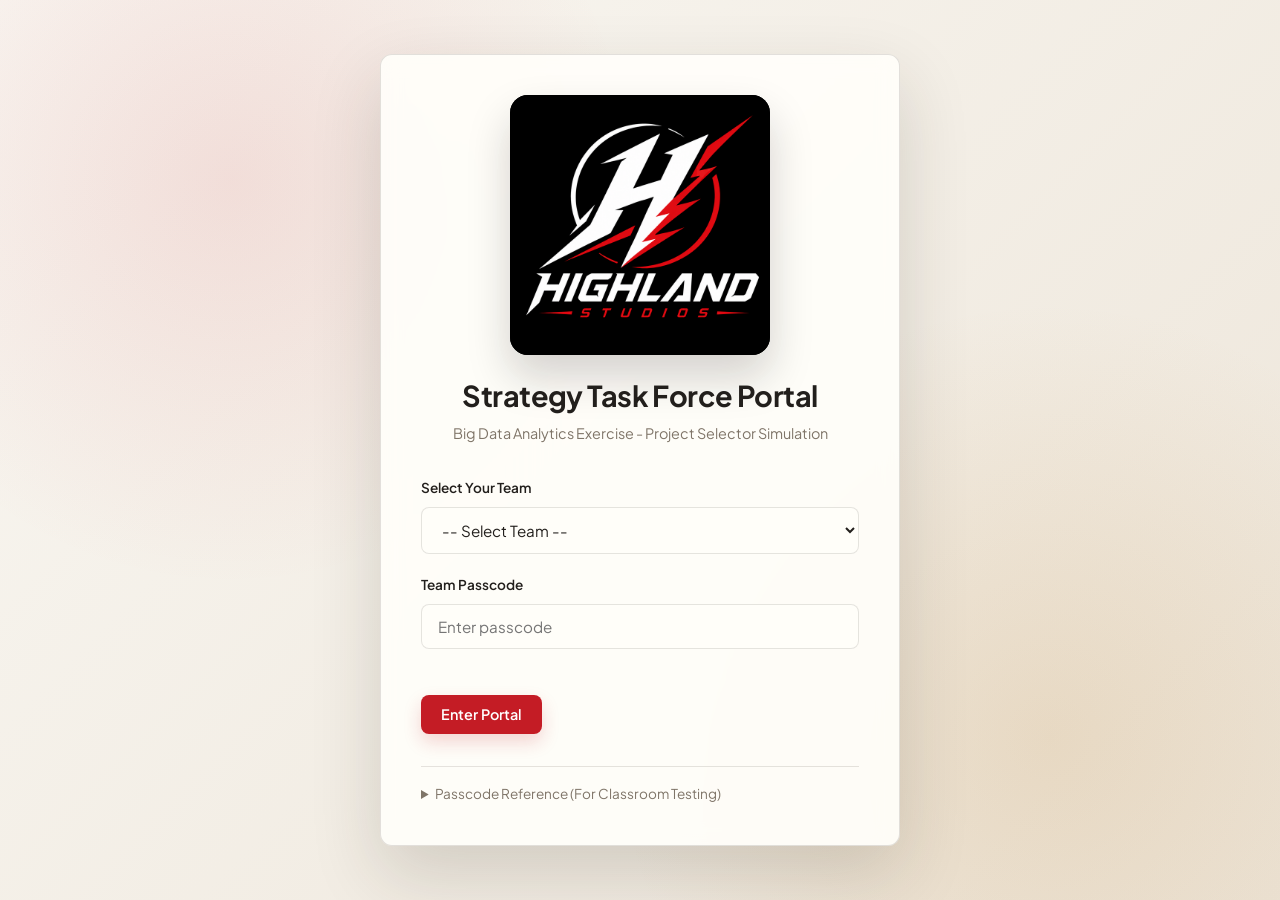
==== commit 6d0e1fc5: "Apply Highland brand theme" ====
--- a/index.html
+++ b/index.html
@@ -16,7 +16,7 @@
   <div id="login-overlay" class="login-overlay">
     <div class="login-box glass-panel">
       <header class="login-header">
-        <div class="logo">HIGHLAND STUDIOS</div>
+        <img class="brand-logo login-brand-logo" src="assets/highland-studios-logo.png" alt="Highland Studios">
         <h1>Strategy Task Force Portal</h1>
         <p class="subtitle">Big Data Analytics Exercise - Project Selector Simulation</p>
       </header>
@@ -85,7 +85,7 @@
     <!-- Sidebar Navigation -->
     <aside class="sidebar-nav">
       <div class="sidebar-header">
-        <div class="logo">HIGHLAND STUDIOS</div>
+        <img class="brand-logo sidebar-brand-logo" src="assets/highland-studios-logo.png" alt="Highland Studios">
         <div class="tag">Strategy Portal</div>
       </div>
       
@@ -167,18 +167,16 @@
                 <ul>
                   <li><strong>Racing Simulation:</strong> Excellent track record, reliable sales performance, stable reviews, and highly competent internal physics engine development.</li>
                   <li><strong>Skateboarding:</strong> Recent critical and commercial success with <em>Streetline Skate</em>, showing exceptional ability in expressive motion, physics-driven styling, and community advocacy.</li>
+                  <li><strong>Early Studio History:</strong> At the start of the studio's existence, Highland launched <em>LifeSpace</em>, a life simulation title released 15 years ago. The project remains part of the studio's archive and provides historical context for any discussion of returning to that category.</li>
                 </ul>
-                <div class="alert alert-warning">
-                  <strong>Warning:</strong> Several years ago, the studio launched <em>LifeSpace</em>, a life simulation title. It sold poorly and was heavily criticized for crashes, simulation-breaking logic bugs, and weak AI. Morale was damaged, and the team remains nervous about re-entering this category.
-                </div>
               </div>
               
               <div class="card glass-panel">
-                <h2>The Strategic Tension</h2>
-                <p>Market intelligence indicates a powerful surge in consumer demand for <strong>Life Simulation</strong> games. Players are actively searching for alternatives to the dominant titles, specifically demanding better customization, deeper AI systems, and robust modding tools.</p>
-                <p>This leaves Highland Studios in a dilemma: do we build the safe racing sequel, double-down on action sports, or attempt a high-upside but high-risk life simulation reboot?</p>
+                <h2>Task Force Goal</h2>
+                <p>Your task force must inspect available data along the customer journey, analyze internal studio readiness, assess the competitive environment, and submit a final recommendation report.</p>
+                <p>Use the portal to decide which evidence matters, which evidence is limited or biased, and how the available data should shape Highland Studios' next project commitment.</p>
                 <div class="alert alert-info">
-                  <strong>Task Force Goal:</strong> Inspect available data along the customer journey, analyze internal studio readiness, assess the competitive environment, and submit a final recommendation report.
+                  <strong>Deliverable:</strong> A clear project recommendation supported by specific analytics evidence and explicit discussion of data limitations.
                 </div>
               </div>
             </div>
@@ -189,73 +187,36 @@
               <div class="option-card glass-panel">
                 <div class="option-header">
                   <h3>Option 1: Racing Sequel</h3>
-                  <span class="badge badge-safe">Low-Medium Risk</span>
                 </div>
                 <p class="option-desc">Create a follow-up to our highly rated motorsport titles. Utilizes proven physics systems and appeals to a reliable, built-in audience.</p>
-                <div class="option-details">
-                  <span><strong>Capability Fit:</strong> Strong</span>
-                  <span><strong>Market Spread:</strong> Stable</span>
-                </div>
               </div>
 
               <div class="option-card glass-panel">
                 <div class="option-header">
                   <h3>Option 2: Skateboarding Sequel</h3>
-                  <span class="badge badge-safe">Medium Risk</span>
                 </div>
                 <p class="option-desc">A direct sequel to <em>Streetline Skate</em>, capitalizing on community excitement, expressive customization, and skateboarding culture.</p>
-                <div class="option-details">
-                  <span><strong>Capability Fit:</strong> Strong</span>
-                  <span><strong>Market Spread:</strong> Focused</span>
-                </div>
               </div>
 
               <div class="option-card glass-panel">
                 <div class="option-header">
-                  <h3>Option 3: Open-World Action-Sports Game</h3>
-                  <span class="badge badge-alert">Medium-High Risk</span>
+                  <h3>Option 3: Open-World Street Sports Game</h3>
                 </div>
                 <p class="option-desc">Expand skateboarding physics to parkour, biking, and street culture. Focuses on social multiplayer spaces and streaming popularity.</p>
-                <div class="option-details">
-                  <span><strong>Capability Fit:</strong> Moderate</span>
-                  <span><strong>Market Spread:</strong> Growing</span>
-                </div>
               </div>
 
               <div class="option-card glass-panel">
                 <div class="option-header">
                   <h3>Option 4: Life Simulation Reboot</h3>
-                  <span class="badge badge-danger">High Risk</span>
-                </div>
-                <p class="option-desc">A complete reimagining of the life simulation genre. Massive commercial potential, but requires significant hiring and builds on past technical failures.</p>
-                <div class="option-details">
-                  <span><strong>Capability Fit:</strong> Weak</span>
-                  <span><strong>Market Spread:</strong> Extremely High</span>
-                </div>
-              </div>
-
-              <div class="option-card glass-panel">
-                <div class="option-header">
-                  <h3>Option 5: Hybrid Lifestyle Sports Game</h3>
-                  <span class="badge badge-alert">Medium Risk</span>
-                </div>
-                <p class="option-desc">Combines skateboarding, social meeting grounds, and creative player customization spaces. Bridges our core strength with lifestyle trends.</p>
-                <div class="option-details">
-                  <span><strong>Capability Fit:</strong> Good</span>
-                  <span><strong>Market Spread:</strong> Distinctive</span>
-                </div>
+                </div>
+                <p class="option-desc">A complete reimagining of the life simulation genre. Massive commercial potential, with an opportunity to build the studio's capacity in a different genre.</p>
               </div>
 
               <div class="option-card glass-panel">
                 <div class="option-header">
                   <h3>Option 6: Motorsport Management & Lifestyle</h3>
-                  <span class="badge badge-alert">Medium Risk</span>
                 </div>
                 <p class="option-desc">A tactical management game merging racing metrics with lifestyle elements, driver relationships, and custom team sponsorships.</p>
-                <div class="option-details">
-                  <span><strong>Capability Fit:</strong> Moderate</span>
-                  <span><strong>Market Spread:</strong> Niche</span>
-                </div>
               </div>
 
             </div>
@@ -349,6 +310,7 @@
                 </nav>
                 
                 <div class="sentiment-button-wrapper">
+                  <button type="button" class="btn btn-outline btn-sm btn-full" id="download-slack-btn">Download Slack Archive</button>
                   <button type="button" class="btn btn-primary btn-sm btn-full" id="analyze-slack-btn">Analyse Internal Sentiment</button>
                 </div>
               </aside>
@@ -397,7 +359,7 @@
                       <span class="row-value">25% vs 75%</span>
                     </div>
                     <div class="chart-row">
-                      <span class="row-label">Hybrid Sports</span>
+                      <span class="row-label">Street Sports</span>
                       <div class="chart-bar-wrapper">
                         <div class="bar bar-confidence" style="width: 70%" title="Confidence: 70%"></div>
                         <div class="bar bar-anxiety" style="width: 30%" title="Anxiety: 30%"></div>
@@ -436,7 +398,7 @@
                         <circle cx="50" cy="50" r="40" class="gauge-fill color-warning" stroke-dasharray="251" stroke-dashoffset="100"></circle>
                         <text x="50" y="55" class="gauge-text font-bold">60%</text>
                       </svg>
-                      <span class="gauge-label">Hybrid Brand Fit</span>
+                      <span class="gauge-label">Street Sports Fit</span>
                     </div>
                   </div>
                 </div>
@@ -444,7 +406,7 @@
               
               <div class="sentiment-insights-box">
                 <h4>Sentiment Analytical Insight:</h4>
-                <p>While executive interest is drawn toward the high commercial potential of a Life Simulation project, developer survey logs demonstrate extreme anxiety (75%) related to technical infrastructure risks. Conversely, a Skateboarding sequel displays maximum team morale and brand alignment, though there are concerns regarding the market size. The Hybrid Lifestyle Sports option presents moderate technical risk (30%) while aligning strongly with the team's creative desire to expand core strengths.</p>
+                <p>While executive interest is drawn toward the high commercial potential of a Life Simulation project, developer survey logs demonstrate anxiety around technical infrastructure. Conversely, a Skateboarding sequel displays maximum team morale and brand alignment, though there are concerns regarding the market size. The Open-World Street Sports option aligns with the team's creative desire to expand movement-based play into a broader social space.</p>
               </div>
             </div>
 
@@ -525,9 +487,8 @@
                   <select id="forecast-project-select">
                     <option value="racing">Option 1: Racing Sequel</option>
                     <option value="skate">Option 2: Skateboarding Sequel</option>
-                    <option value="openworld">Option 3: Open-World Action-Sports Game</option>
+                    <option value="openworld">Option 3: Open-World Street Sports Game</option>
                     <option value="lifesim">Option 4: Life Simulation Reboot</option>
-                    <option value="hybrid">Option 5: Hybrid Lifestyle Sports Game</option>
                     <option value="motorsport">Option 6: Motorsport Management & Lifestyle</option>
                   </select>
                 </div>
@@ -587,12 +548,11 @@
                   <label for="ws-project-choice">1. What project should Highland Studios develop next?</label>
                   <select id="ws-project-choice" required>
                     <option value="" disabled selected>-- Select a Strategic Option --</option>
-                    <option value="Option 1: Racing Sequel">Option 1: Racing Sequel (Low-Medium Risk)</option>
-                    <option value="Option 2: Skateboarding Sequel">Option 2: Skateboarding Sequel (Medium Risk)</option>
-                    <option value="Option 3: Open-World Action-Sports Game">Option 3: Open-World Action-Sports Game (Medium-High Risk)</option>
-                    <option value="Option 4: Life Simulation Reboot">Option 4: Life Simulation Reboot (High Risk)</option>
-                    <option value="Option 5: Hybrid Lifestyle Sports Game">Option 5: Hybrid Lifestyle Sports Game (Medium Risk)</option>
-                    <option value="Option 6: Motorsport Management & Lifestyle Game">Option 6: Motorsport Management & Lifestyle Game (Medium Risk)</option>
+                    <option value="Option 1: Racing Sequel">Option 1: Racing Sequel</option>
+                    <option value="Option 2: Skateboarding Sequel">Option 2: Skateboarding Sequel</option>
+                    <option value="Option 3: Open-World Street Sports Game">Option 3: Open-World Street Sports Game</option>
+                    <option value="Option 4: Life Simulation Reboot">Option 4: Life Simulation Reboot</option>
+                    <option value="Option 6: Motorsport Management & Lifestyle Game">Option 6: Motorsport Management & Lifestyle Game</option>
                   </select>
                 </div>
 
@@ -760,6 +720,18 @@
     </div>
   </dialog>
 
+  <dialog id="slack-permission-modal" class="slack-permission-modal glass-panel">
+    <div class="slack-permission-wrapper">
+      <header class="modal-header">
+        <h2>Slack Archive Download</h2>
+        <button type="button" class="btn-close" id="slack-permission-close-btn" aria-label="Close dialog">&times;</button>
+      </header>
+      <div class="slack-permission-body" id="slack-permission-body">
+        <!-- Dynamically rendered permission state -->
+      </div>
+    </div>
+  </dialog>
+
   <!-- Script files -->
   <script src="app.js"></script>
 </body>
--- a/style.css
+++ b/style.css
@@ -2,32 +2,36 @@
 
 /* --- CSS Variables & Design Tokens --- */
 :root {
-  --bg-main: #0b0f19;
-  --bg-sidebar: #0f1524;
-  --bg-card: rgba(22, 30, 49, 0.65);
-  --border-glass: rgba(255, 255, 255, 0.08);
-  --border-glass-hover: rgba(255, 255, 255, 0.16);
-  --bg-glow: rgba(124, 58, 237, 0.05);
+  --bg-main: #f6f3ed;
+  --bg-sidebar: #17130f;
+  --bg-card: rgba(255, 254, 250, 0.92);
+  --bg-card-solid: #fffefa;
+  --bg-subtle: #ece6dc;
+  --border-glass: rgba(55, 47, 39, 0.13);
+  --border-glass-hover: rgba(196, 28, 37, 0.28);
+  --bg-glow: rgba(196, 28, 37, 0.06);
   
-  --text-primary: #f8fafc;
-  --text-secondary: #cbd5e1;
-  --text-muted: #64748b;
+  --text-primary: #221f1c;
+  --text-secondary: #4d463e;
+  --text-muted: #7f7568;
+  --text-on-dark: #fffefa;
   
-  --color-brand: hsl(262, 83%, 58%);
-  --color-brand-hover: hsl(262, 83%, 65%);
-  --color-brand-alpha: rgba(124, 58, 237, 0.15);
+  --color-brand: #c41c25;
+  --color-brand-hover: #a9141d;
+  --color-brand-alpha: rgba(196, 28, 37, 0.11);
   
-  --color-success: #10b981;
-  --color-warning: #f59e0b;
-  --color-danger: #ef4444;
-  --color-info: #06b6d4;
+  --color-success: #5f7d3b;
+  --color-warning: #b7791f;
+  --color-danger: #c41c25;
+  --color-info: #8a5a2b;
   
   --font-sans: 'Plus Jakarta Sans', system-ui, -apple-system, sans-serif;
   --font-mono: 'JetBrains Mono', monospace;
   
-  --shadow-premium: 0 8px 32px 0 rgba(0, 0, 0, 0.45);
+  --shadow-premium: 0 18px 45px rgba(45, 36, 27, 0.12);
+  --shadow-soft: 0 8px 22px rgba(45, 36, 27, 0.08);
   --transition-smooth: all 0.25s cubic-bezier(0.4, 0, 0.2, 1);
-  --border-radius-lg: 16px;
+  --border-radius-lg: 12px;
   --border-radius-md: 8px;
   --border-radius-sm: 4px;
 }
@@ -79,8 +83,8 @@
 /* --- Utility Components --- */
 .glass-panel {
   background: var(--bg-card);
-  backdrop-filter: blur(12px);
-  -webkit-backdrop-filter: blur(12px);
+  backdrop-filter: blur(10px);
+  -webkit-backdrop-filter: blur(10px);
   border: 1px solid var(--border-glass);
   border-radius: var(--border-radius-lg);
   box-shadow: var(--shadow-premium);
@@ -88,11 +92,11 @@
 }
 
 .glass-panel-accent {
-  background: linear-gradient(135deg, rgba(124, 58, 237, 0.12), rgba(22, 30, 49, 0.65));
-  backdrop-filter: blur(12px);
-  border: 1px solid rgba(124, 58, 237, 0.2);
+  background: linear-gradient(135deg, rgba(196, 28, 37, 0.11), rgba(183, 121, 31, 0.1));
+  backdrop-filter: blur(10px);
+  border: 1px solid rgba(196, 28, 37, 0.2);
   border-radius: var(--border-radius-lg);
-  box-shadow: var(--shadow-premium);
+  box-shadow: var(--shadow-soft);
 }
 
 .btn {
@@ -114,6 +118,7 @@
 .btn-primary {
   background-color: var(--color-brand);
   color: #ffffff;
+  box-shadow: 0 8px 18px rgba(196, 28, 37, 0.18);
 }
 .btn-primary:hover {
   background-color: var(--color-brand-hover);
@@ -129,7 +134,7 @@
   border-color: var(--border-glass);
 }
 .btn-outline:hover {
-  background-color: rgba(255, 255, 255, 0.05);
+  background-color: rgba(196, 28, 37, 0.06);
   border-color: var(--border-glass-hover);
 }
 
@@ -152,9 +157,9 @@
   letter-spacing: 0.05em;
 }
 
-.badge-safe { background-color: rgba(16, 185, 129, 0.15); color: var(--color-success); border: 1px solid rgba(16, 185, 129, 0.3); }
-.badge-alert { background-color: rgba(245, 158, 11, 0.15); color: var(--color-warning); border: 1px solid rgba(245, 158, 11, 0.3); }
-.badge-danger { background-color: rgba(239, 68, 68, 0.15); color: var(--color-danger); border: 1px solid rgba(239, 68, 68, 0.3); }
+.badge-safe { background-color: rgba(95, 125, 59, 0.14); color: var(--color-success); border: 1px solid rgba(95, 125, 59, 0.28); }
+.badge-alert { background-color: rgba(183, 121, 31, 0.14); color: var(--color-warning); border: 1px solid rgba(183, 121, 31, 0.3); }
+.badge-danger { background-color: rgba(196, 28, 37, 0.12); color: var(--color-danger); border: 1px solid rgba(196, 28, 37, 0.25); }
 
 .grid {
   display: grid;
@@ -180,14 +185,14 @@
   font-size: 0.9rem;
 }
 .alert-warning {
-  background-color: rgba(239, 68, 68, 0.1);
-  border: 1px solid rgba(239, 68, 68, 0.2);
-  color: #fda4af;
+  background-color: rgba(196, 28, 37, 0.09);
+  border: 1px solid rgba(196, 28, 37, 0.2);
+  color: #8c1218;
 }
 .alert-info {
-  background-color: rgba(6, 182, 212, 0.1);
-  border: 1px solid rgba(6, 182, 212, 0.2);
-  color: #a5f3fc;
+  background-color: rgba(138, 90, 43, 0.1);
+  border: 1px solid rgba(138, 90, 43, 0.2);
+  color: #6d451f;
 }
 
 /* --- Access Screen (Login Modal Overlay) --- */
@@ -198,18 +203,21 @@
   display: flex;
   align-items: center;
   justify-content: center;
-  background: radial-gradient(circle at center, #101827 0%, #05070a 100%);
+  background:
+    radial-gradient(circle at 18% 20%, rgba(196, 28, 37, 0.1), transparent 32%),
+    radial-gradient(circle at 82% 82%, rgba(183, 121, 31, 0.14), transparent 34%),
+    linear-gradient(135deg, #f9f7f2 0%, #ede5d9 100%);
   padding: 1rem;
   overflow-y: auto;
 }
 
 .login-box {
   width: 100%;
-  max-width: 480px;
+  max-width: 520px;
   padding: 2.5rem;
   border-radius: var(--border-radius-lg);
-  border: 1px solid rgba(124, 58, 237, 0.25);
-  box-shadow: 0 20px 50px rgba(0, 0, 0, 0.7);
+  border: 1px solid rgba(55, 47, 39, 0.14);
+  box-shadow: 0 28px 70px rgba(45, 36, 27, 0.16);
 }
 
 .login-header {
@@ -217,12 +225,18 @@
   margin-bottom: 2rem;
 }
 
-.login-header .logo {
-  font-size: 1.2rem;
-  font-weight: 800;
-  color: var(--color-brand);
-  letter-spacing: 0.15em;
-  margin-bottom: 0.5rem;
+.brand-logo {
+  display: block;
+  object-fit: contain;
+}
+
+.login-brand-logo {
+  width: min(260px, 78vw);
+  aspect-ratio: 1;
+  margin: 0 auto 1.35rem;
+  border-radius: 18px;
+  box-shadow: 0 22px 44px rgba(17, 13, 10, 0.18);
+  background: #050505;
 }
 
 .login-header h1 {
@@ -254,7 +268,7 @@
 .form-group textarea {
   width: 100%;
   padding: 0.75rem 1rem;
-  background-color: rgba(15, 21, 36, 0.8);
+  background-color: rgba(255, 254, 250, 0.96);
   border: 1px solid var(--border-glass);
   border-radius: var(--border-radius-md);
   color: var(--text-primary);
@@ -268,7 +282,7 @@
 .form-group textarea:focus {
   outline: none;
   border-color: var(--color-brand);
-  box-shadow: 0 0 0 3px rgba(124, 58, 237, 0.2);
+  box-shadow: 0 0 0 3px rgba(196, 28, 37, 0.14);
 }
 
 .error-message {
@@ -316,14 +330,14 @@
 }
 
 .passcode-table th {
-  background-color: rgba(255, 255, 255, 0.05);
+  background-color: rgba(196, 28, 37, 0.05);
   color: var(--text-primary);
 }
 
 .passcode-table code {
   font-family: var(--font-mono);
   color: var(--color-info);
-  background-color: rgba(255, 255, 255, 0.03);
+  background-color: rgba(183, 121, 31, 0.1);
   padding: 0.1rem 0.3rem;
   border-radius: var(--border-radius-sm);
 }
@@ -339,8 +353,10 @@
 
 /* --- Sidebar Style --- */
 .sidebar-nav {
-  background-color: var(--bg-sidebar);
-  border-right: 1px solid var(--border-glass);
+  background:
+    linear-gradient(180deg, rgba(196, 28, 37, 0.1), transparent 220px),
+    var(--bg-sidebar);
+  border-right: 1px solid rgba(23, 19, 15, 0.16);
   display: flex;
   flex-direction: column;
   padding: 1.5rem;
@@ -353,18 +369,20 @@
   text-align: center;
 }
 
-.sidebar-header .logo {
-  font-size: 1.2rem;
-  font-weight: 800;
-  letter-spacing: 0.15em;
-  color: var(--color-brand);
+.sidebar-brand-logo {
+  width: 132px;
+  aspect-ratio: 1;
+  margin: 0 auto 0.75rem;
+  border-radius: 12px;
+  box-shadow: 0 16px 32px rgba(0, 0, 0, 0.28);
+  background: #050505;
 }
 
 .sidebar-header .tag {
   font-size: 0.75rem;
   text-transform: uppercase;
   letter-spacing: 0.2em;
-  color: var(--text-muted);
+  color: rgba(255, 254, 250, 0.64);
   margin-top: 0.2rem;
 }
 
@@ -372,6 +390,7 @@
   padding: 1rem;
   margin-bottom: 2rem;
   text-align: center;
+  background: linear-gradient(135deg, rgba(255, 254, 250, 0.95), rgba(246, 243, 237, 0.9));
 }
 
 .team-name {
@@ -406,7 +425,7 @@
   width: 100%;
   background: transparent;
   border: none;
-  color: var(--text-secondary);
+  color: rgba(255, 254, 250, 0.76);
   font-family: var(--font-sans);
   font-size: 0.95rem;
   font-weight: 500;
@@ -422,14 +441,14 @@
 }
 
 .nav-item:hover {
-  background-color: rgba(255, 255, 255, 0.03);
-  color: var(--text-primary);
+  background-color: rgba(255, 254, 250, 0.08);
+  color: var(--text-on-dark);
 }
 
 .nav-item.active {
-  background-color: var(--color-brand-alpha);
-  color: var(--text-primary);
-  border: 1px solid rgba(124, 58, 237, 0.25);
+  background-color: rgba(196, 28, 37, 0.22);
+  color: var(--text-on-dark);
+  border: 1px solid rgba(239, 221, 197, 0.18);
   font-weight: 600;
 }
 
@@ -444,11 +463,22 @@
 .sidebar-footer {
   margin-top: auto;
   padding-top: 1.5rem;
-  border-top: 1px solid var(--border-glass);
+  border-top: 1px solid rgba(255, 254, 250, 0.12);
 }
 
 .logout-btn {
   width: 100%;
+}
+
+.sidebar-nav .btn-outline {
+  color: rgba(255, 254, 250, 0.84);
+  border-color: rgba(255, 254, 250, 0.18);
+}
+
+.sidebar-nav .btn-outline:hover {
+  color: var(--text-on-dark);
+  background-color: rgba(255, 254, 250, 0.08);
+  border-color: rgba(255, 254, 250, 0.34);
 }
 
 /* --- Main content layout --- */
@@ -468,7 +498,7 @@
   align-items: center;
   justify-content: space-between;
   padding: 0 2rem;
-  background-color: rgba(11, 15, 25, 0.8);
+  background-color: rgba(255, 254, 250, 0.9);
   backdrop-filter: blur(8px);
   z-index: 10;
 }
@@ -491,7 +521,7 @@
   height: 8px;
   border-radius: 50%;
   background-color: var(--color-success);
-  box-shadow: 0 0 8px var(--color-success);
+  box-shadow: 0 0 8px rgba(95, 125, 59, 0.5);
 }
 
 .status-indicator .dot.live {
@@ -500,7 +530,7 @@
 
 @keyframes pulse-glow {
   0% { transform: scale(0.9); opacity: 0.6; }
-  50% { transform: scale(1.1); opacity: 1; box-shadow: 0 0 12px var(--color-success); }
+  50% { transform: scale(1.1); opacity: 1; box-shadow: 0 0 12px rgba(95, 125, 59, 0.62); }
   100% { transform: scale(0.9); opacity: 0.6; }
 }
 
@@ -533,8 +563,8 @@
 
 /* --- Briefing Styles --- */
 .hero-card {
-  background: linear-gradient(135deg, var(--bg-card) 0%, rgba(124, 58, 237, 0.05) 100%);
-  border: 1px solid rgba(124, 58, 237, 0.15);
+  background: linear-gradient(135deg, #fffefa 0%, rgba(183, 121, 31, 0.08) 100%);
+  border: 1px solid rgba(196, 28, 37, 0.12);
   margin-bottom: 2rem;
   padding: 2rem;
 }
@@ -616,7 +646,7 @@
 }
 
 .journey-node {
-  background: var(--bg-main);
+  background: var(--bg-card-solid);
   border: 2px solid var(--border-glass);
   color: var(--text-muted);
   cursor: pointer;
@@ -640,8 +670,8 @@
 .journey-node.active {
   border-color: var(--color-brand);
   color: var(--text-primary);
-  box-shadow: 0 0 15px rgba(124, 58, 237, 0.4);
-  background: var(--bg-sidebar);
+  box-shadow: 0 10px 26px rgba(196, 28, 37, 0.16);
+  background: #fffefa;
 }
 
 .node-number {
@@ -659,7 +689,7 @@
 
 .journey-node.active .node-number {
   background-color: var(--color-brand);
-  box-shadow: 0 0 8px var(--color-brand);
+  box-shadow: 0 0 8px rgba(196, 28, 37, 0.34);
 }
 
 .node-name {
@@ -706,8 +736,8 @@
 .data-source-card:hover {
   border-color: var(--color-brand);
   transform: translateY(-2px);
-  background-color: rgba(22, 30, 49, 0.85);
-  box-shadow: 0 8px 24px rgba(0, 0, 0, 0.4);
+  background-color: #fffefa;
+  box-shadow: 0 14px 28px rgba(45, 36, 27, 0.13);
 }
 
 .ds-header {
@@ -759,8 +789,8 @@
 
 /* --- Dialog / Modal Overlays --- */
 .data-modal {
-  border: 1px solid rgba(255, 255, 255, 0.15);
-  background: radial-gradient(circle at top right, rgba(22, 30, 49, 0.95) 0%, rgba(11, 15, 25, 0.98) 100%);
+  border: 1px solid rgba(55, 47, 39, 0.18);
+  background: radial-gradient(circle at top right, rgba(183, 121, 31, 0.09) 0%, rgba(255, 254, 250, 0.98) 44%, rgba(246, 243, 237, 0.98) 100%);
   width: min(96vw, 1360px);
   max-width: none;
   height: min(92vh, 980px);
@@ -769,11 +799,11 @@
   border-radius: var(--border-radius-lg);
   color: var(--text-secondary);
   overflow: hidden;
-  box-shadow: 0 25px 60px rgba(0, 0, 0, 0.8);
+  box-shadow: 0 28px 70px rgba(45, 36, 27, 0.2);
 }
 
 .data-modal::backdrop {
-  background: rgba(8, 12, 21, 0.85);
+  background: rgba(23, 19, 15, 0.38);
   backdrop-filter: blur(8px);
 }
 
@@ -819,7 +849,7 @@
 }
 
 .modal-meta-sidebar {
-  background-color: rgba(15, 21, 36, 0.6);
+  background-color: rgba(236, 230, 220, 0.64);
   border-right: 1px solid var(--border-glass);
   padding: 1.5rem;
   overflow-y: auto;
@@ -867,7 +897,7 @@
 }
 
 .interactive-workspace {
-  background-color: rgba(15, 21, 36, 0.4);
+  background-color: rgba(255, 254, 250, 0.72);
   border: 1px solid var(--border-glass);
   border-radius: var(--border-radius-md);
   padding: 1.25rem;
@@ -985,7 +1015,7 @@
 }
 
 .slack-sidebar {
-  background-color: rgba(15, 21, 36, 0.8);
+  background-color: rgba(236, 230, 220, 0.7);
   border-right: 1px solid var(--border-glass);
   padding: 1.25rem;
   display: flex;
@@ -1022,7 +1052,7 @@
 }
 
 .slack-channel-btn:hover {
-  background-color: rgba(255, 255, 255, 0.03);
+  background-color: rgba(196, 28, 37, 0.06);
   color: var(--text-primary);
 }
 
@@ -1034,10 +1064,13 @@
 
 .sentiment-button-wrapper {
   margin-top: auto;
+  display: flex;
+  flex-direction: column;
+  gap: 0.65rem;
 }
 
 .slack-chat-area {
-  background-color: rgba(11, 15, 25, 0.4);
+  background-color: rgba(255, 254, 250, 0.52);
   display: flex;
   flex-direction: column;
   height: 100%;
@@ -1063,7 +1096,7 @@
   width: 38px;
   height: 38px;
   border-radius: var(--border-radius-md);
-  background-color: #334155;
+  background-color: #3b332d;
   color: white;
   display: flex;
   align-items: center;
@@ -1081,6 +1114,45 @@
 .avatar-mkt { background-color: var(--color-brand); }
 .avatar-exe { background-color: var(--color-success); }
 
+.slack-permission-modal {
+  width: min(520px, calc(100vw - 2rem));
+  border: 1px solid var(--border-glass);
+  padding: 0;
+}
+
+.slack-permission-wrapper {
+  display: flex;
+  flex-direction: column;
+}
+
+.slack-permission-body {
+  padding: 1.5rem;
+}
+
+.permission-alert {
+  border: 1px solid rgba(183, 121, 31, 0.35);
+  background: rgba(183, 121, 31, 0.08);
+  border-radius: var(--border-radius-md);
+  padding: 1rem;
+  margin-bottom: 1rem;
+}
+
+.permission-alert h3 {
+  margin-bottom: 0.45rem;
+  color: var(--color-warning);
+}
+
+.permission-alert p {
+  color: var(--text-secondary);
+  line-height: 1.55;
+}
+
+.permission-actions {
+  display: flex;
+  justify-content: flex-end;
+  gap: 0.75rem;
+}
+
 .msg-body {
   display: flex;
   flex-direction: column;
@@ -1121,8 +1193,8 @@
 .sentiment-dashboard-panel {
   margin-top: 2rem;
   padding: 1.5rem 2rem;
-  border: 1px solid rgba(16, 185, 129, 0.25);
-  background: linear-gradient(135deg, var(--bg-card) 0%, rgba(16, 185, 129, 0.03) 100%);
+  border: 1px solid rgba(95, 125, 59, 0.25);
+  background: linear-gradient(135deg, var(--bg-card) 0%, rgba(95, 125, 59, 0.05) 100%);
   animation: slide-up 0.3s ease-out;
   position: relative;
 }
@@ -1137,7 +1209,7 @@
   justify-content: space-between;
   align-items: center;
   margin-bottom: 1.5rem;
-  border-bottom: 1px solid rgba(255, 255, 255, 0.08);
+  border-bottom: 1px solid var(--border-glass);
   padding-bottom: 0.75rem;
 }
 
@@ -1183,7 +1255,7 @@
 
 .chart-bar-wrapper {
   height: 10px;
-  background-color: rgba(255, 255, 255, 0.05);
+  background-color: rgba(55, 47, 39, 0.08);
   border-radius: 5px;
   display: flex;
   overflow: hidden;
@@ -1247,7 +1319,7 @@
 
 .gauge-bg {
   fill: none;
-  stroke: rgba(255, 255, 255, 0.05);
+  stroke: rgba(55, 47, 39, 0.08);
   stroke-width: 8;
 }
 
@@ -1280,7 +1352,7 @@
 
 .sentiment-insights-box {
   margin-top: 1.5rem;
-  border-top: 1px solid rgba(255, 255, 255, 0.08);
+  border-top: 1px solid var(--border-glass);
   padding-top: 1rem;
 }
 
@@ -1308,7 +1380,7 @@
 }
 
 .macro-nav {
-  background-color: rgba(15, 21, 36, 0.4);
+  background-color: rgba(255, 254, 250, 0.76);
   border: 1px solid var(--border-glass);
   border-radius: var(--border-radius-lg);
   padding: 1rem;
@@ -1337,7 +1409,7 @@
 }
 
 .macro-tab-btn:hover {
-  background-color: rgba(255, 255, 255, 0.03);
+  background-color: rgba(196, 28, 37, 0.06);
   color: var(--text-primary);
 }
 
@@ -1345,7 +1417,7 @@
   background-color: var(--color-brand-alpha);
   color: var(--text-primary);
   font-weight: 600;
-  border: 1px solid rgba(124, 58, 237, 0.2);
+  border: 1px solid rgba(196, 28, 37, 0.2);
 }
 
 .macro-report-view {
@@ -1391,7 +1463,7 @@
 }
 
 .email-list-panel {
-  background-color: rgba(15, 21, 36, 0.5);
+  background-color: rgba(236, 230, 220, 0.58);
   border-right: 1px solid var(--border-glass);
   overflow-y: auto;
 }
@@ -1410,11 +1482,11 @@
 }
 
 .email-list-item:hover {
-  background-color: rgba(255, 255, 255, 0.02);
+  background-color: rgba(196, 28, 37, 0.04);
 }
 
 .email-list-item.active {
-  background-color: rgba(124, 58, 237, 0.08);
+  background-color: rgba(196, 28, 37, 0.08);
 }
 
 .email-list-item.unread {
@@ -1435,7 +1507,7 @@
 }
 
 .email-list-item.unread .email-item-sender {
-  color: #ffffff;
+  color: var(--text-primary);
 }
 
 .email-item-subject {
@@ -1462,7 +1534,7 @@
 }
 
 .email-view-panel {
-  background-color: rgba(11, 15, 25, 0.2);
+  background-color: rgba(255, 254, 250, 0.56);
   padding: 2rem;
   overflow-y: auto;
   height: 100%;
@@ -1538,7 +1610,7 @@
   display: inline-flex;
   align-items: center;
   gap: 0.5rem;
-  background-color: rgba(255, 255, 255, 0.03);
+  background-color: rgba(183, 121, 31, 0.08);
   border: 1px solid var(--border-glass);
   padding: 0.5rem 0.8rem;
   border-radius: var(--border-radius-md);
@@ -1666,8 +1738,8 @@
   font-family: var(--font-mono);
   font-size: 0.7rem;
   color: var(--color-info);
-  border: 1px solid rgba(6, 182, 212, 0.28);
-  background: rgba(6, 182, 212, 0.08);
+  border: 1px solid rgba(138, 90, 43, 0.28);
+  background: rgba(138, 90, 43, 0.08);
   padding: 0.35rem 0.55rem;
   border-radius: var(--border-radius-sm);
 }
@@ -1679,7 +1751,7 @@
 }
 
 .ed-kpi {
-  background: rgba(255, 255, 255, 0.03);
+  background: rgba(255, 254, 250, 0.78);
   border: 1px solid var(--border-glass);
   border-top: 3px solid var(--color-brand);
   border-radius: var(--border-radius-md);
@@ -1714,7 +1786,7 @@
 }
 
 .ed-panel {
-  background: rgba(5, 7, 10, 0.25);
+  background: rgba(255, 254, 250, 0.72);
   border: 1px solid var(--border-glass);
   border-radius: var(--border-radius-md);
   padding: 1rem;
@@ -1779,10 +1851,10 @@
   font-weight: 700;
 }
 
-.ed-status.good { color: #a7f3d0; background: rgba(16, 185, 129, 0.13); }
-.ed-status.warn { color: #fde68a; background: rgba(245, 158, 11, 0.13); }
-.ed-status.bad { color: #fecdd3; background: rgba(239, 68, 68, 0.13); }
-.ed-status.info { color: #a5f3fc; background: rgba(6, 182, 212, 0.13); }
+.ed-status.good { color: #405a24; background: rgba(95, 125, 59, 0.13); }
+.ed-status.warn { color: #7a4f12; background: rgba(183, 121, 31, 0.14); }
+.ed-status.bad { color: #8c1218; background: rgba(196, 28, 37, 0.12); }
+.ed-status.info { color: #68401c; background: rgba(138, 90, 43, 0.13); }
 
 .ed-bars {
   display: flex;
@@ -1805,7 +1877,7 @@
 
 .ed-bar-track {
   height: 12px;
-  background: rgba(255,255,255,0.06);
+  background: rgba(55, 47, 39, 0.08);
   border: 1px solid var(--border-glass);
   border-radius: 999px;
   overflow: hidden;
@@ -1814,12 +1886,12 @@
 .ed-bar-fill {
   height: 100%;
   width: var(--v);
-  background: linear-gradient(90deg, var(--color-brand), var(--color-info));
-}
-
-.ed-bar-fill.good { background: linear-gradient(90deg, var(--color-success), #67e8f9); }
-.ed-bar-fill.warn { background: linear-gradient(90deg, var(--color-warning), #facc15); }
-.ed-bar-fill.bad { background: linear-gradient(90deg, var(--color-danger), #fb7185); }
+  background: linear-gradient(90deg, var(--color-brand), var(--color-warning));
+}
+
+.ed-bar-fill.good { background: linear-gradient(90deg, var(--color-success), #b6a058); }
+.ed-bar-fill.warn { background: linear-gradient(90deg, var(--color-warning), #d7a643); }
+.ed-bar-fill.bad { background: linear-gradient(90deg, var(--color-danger), #e05640); }
 
 .ed-bar-value {
   text-align: right;
@@ -1838,7 +1910,7 @@
 .ed-heat div {
   padding: 0.45rem;
   border-radius: var(--border-radius-sm);
-  background: rgba(255,255,255,0.04);
+  background: rgba(55, 47, 39, 0.06);
   color: var(--text-secondary);
   text-align: center;
 }
@@ -1856,11 +1928,11 @@
   font-weight: 700;
 }
 
-.ed-heat .s5 { background: rgba(16, 185, 129, 0.8); color: #062016; }
-.ed-heat .s4 { background: rgba(16, 185, 129, 0.38); color: #d1fae5; }
-.ed-heat .s3 { background: rgba(245, 158, 11, 0.35); color: #fef3c7; }
-.ed-heat .s2 { background: rgba(239, 68, 68, 0.28); color: #fecdd3; }
-.ed-heat .s1 { background: rgba(239, 68, 68, 0.52); color: #fee2e2; }
+.ed-heat .s5 { background: rgba(95, 125, 59, 0.76); color: #17210d; }
+.ed-heat .s4 { background: rgba(95, 125, 59, 0.32); color: #31461c; }
+.ed-heat .s3 { background: rgba(183, 121, 31, 0.27); color: #5c3b0e; }
+.ed-heat .s2 { background: rgba(196, 28, 37, 0.16); color: #7c1217; }
+.ed-heat .s1 { background: rgba(196, 28, 37, 0.34); color: #651014; }
 
 .ed-keyword-grid {
   display: grid;
@@ -1870,7 +1942,7 @@
 
 .ed-keyword-card {
   border: 1px solid var(--border-glass);
-  background: rgba(255,255,255,0.03);
+  background: rgba(255, 254, 250, 0.72);
   border-radius: var(--border-radius-md);
   padding: 0.85rem;
 }
@@ -1925,7 +1997,7 @@
   left: 0;
   right: 0;
   height: 1px;
-  background-color: rgba(255, 255, 255, 0.05);
+  background-color: rgba(55, 47, 39, 0.08);
 }
 
 .trend-lines-svg {
@@ -1994,7 +2066,7 @@
 }
 
 .word-column {
-  background-color: rgba(15, 21, 36, 0.5);
+  background-color: rgba(255, 254, 250, 0.72);
   border: 1px solid var(--border-glass);
   border-radius: var(--border-radius-md);
   padding: 1rem;
@@ -2025,11 +2097,11 @@
   font-size: 0.8rem;
   padding: 0.2rem 0.5rem;
   border-radius: var(--border-radius-sm);
-  background-color: rgba(255, 255, 255, 0.03);
+  background-color: rgba(55, 47, 39, 0.04);
   border: 1px solid var(--border-glass);
 }
-.word-tag.pos { color: #a7f3d0; border-color: rgba(16, 185, 129, 0.2); }
-.word-tag.neg { color: #fecdd3; border-color: rgba(239, 68, 68, 0.2); }
+.word-tag.pos { color: #405a24; border-color: rgba(95, 125, 59, 0.24); }
+.word-tag.neg { color: #8c1218; border-color: rgba(196, 28, 37, 0.22); }
 
 /* Dashboard 3: Historical Sales Matrix */
 .sales-matrix {
@@ -2046,19 +2118,19 @@
 }
 
 .sales-matrix th {
-  background-color: rgba(255, 255, 255, 0.03);
+  background-color: rgba(183, 121, 31, 0.08);
   color: var(--text-primary);
   font-weight: 600;
 }
 
 .sales-matrix tr:hover {
-  background-color: rgba(255, 255, 255, 0.01);
+  background-color: rgba(196, 28, 37, 0.035);
 }
 
 .sales-bar-container {
   width: 120px;
   height: 8px;
-  background-color: rgba(255, 255, 255, 0.05);
+  background-color: rgba(55, 47, 39, 0.08);
   border-radius: 4px;
   overflow: hidden;
   display: inline-block;
@@ -2090,7 +2162,7 @@
 }
 
 .scenario-tab-btn {
-  background: rgba(255, 255, 255, 0.02);
+  background: rgba(255, 254, 250, 0.68);
   border: 1px solid var(--border-glass);
   color: var(--text-secondary);
   cursor: pointer;
@@ -2101,7 +2173,7 @@
 }
 
 .scenario-tab-btn:hover {
-  background: rgba(255, 255, 255, 0.05);
+  background: rgba(196, 28, 37, 0.06);
 }
 
 .scenario-tab-btn.active {
@@ -2118,7 +2190,7 @@
 }
 
 .forecast-metric-card {
-  background-color: rgba(15, 21, 36, 0.5);
+  background-color: rgba(255, 254, 250, 0.72);
   border: 1px solid var(--border-glass);
   padding: 1rem;
   border-radius: var(--border-radius-md);
@@ -2151,15 +2223,15 @@
 .countdown-box {
   text-align: center;
   padding: 1.5rem;
-  background-color: rgba(245, 158, 11, 0.05);
-  border: 1px solid rgba(245, 158, 11, 0.2);
+  background-color: rgba(183, 121, 31, 0.08);
+  border: 1px solid rgba(183, 121, 31, 0.22);
   border-radius: var(--border-radius-md);
 }
 
 .countdown-spinner {
   width: 24px;
   height: 24px;
-  border: 3px solid rgba(245, 158, 11, 0.2);
+  border: 3px solid rgba(183, 121, 31, 0.22);
   border-top-color: var(--color-warning);
   border-radius: 50%;
   display: inline-block;
@@ -2277,7 +2349,7 @@
 .live-feed-right {
   display: flex;
   flex-direction: column;
-  background-color: rgba(15, 21, 36, 0.6);
+  background-color: rgba(255, 254, 250, 0.72);
   border: 1px solid var(--border-glass);
   border-radius: var(--border-radius-md);
   padding: 1.25rem;
@@ -2325,7 +2397,7 @@
 
 .live-sentiment-ratio-card {
   margin-top: auto;
-  background-color: rgba(0, 0, 0, 0.2);
+  background-color: rgba(55, 47, 39, 0.05);
   border: 1px solid var(--border-glass);
   border-radius: var(--border-radius-md);
   padding: 0.75rem;
@@ -2342,7 +2414,7 @@
 
 .live-ratio-bar-wrapper {
   height: 8px;
-  background-color: rgba(255, 255, 255, 0.05);
+  background-color: rgba(55, 47, 39, 0.08);
   border-radius: 4px;
   display: flex;
   overflow: hidden;
@@ -2378,9 +2450,9 @@
 }
 
 @keyframes pulse-glow-warning {
-  0% { box-shadow: 0 0 4px rgba(245, 158, 11, 0.2); }
-  50% { box-shadow: 0 0 12px rgba(245, 158, 11, 0.5); }
-  100% { box-shadow: 0 0 4px rgba(245, 158, 11, 0.2); }
+  0% { box-shadow: 0 0 4px rgba(183, 121, 31, 0.2); }
+  50% { box-shadow: 0 0 12px rgba(183, 121, 31, 0.5); }
+  100% { box-shadow: 0 0 4px rgba(183, 121, 31, 0.2); }
 }
 
 /* Strategic documents styling */
@@ -2388,7 +2460,7 @@
   padding: 1.5rem;
   max-height: 380px;
   overflow-y: auto;
-  background-color: rgba(5, 7, 10, 0.45);
+  background-color: rgba(255, 254, 250, 0.72);
   border: 1px solid var(--border-glass);
   border-radius: var(--border-radius-md);
   margin-bottom: 1rem;
@@ -2436,7 +2508,7 @@
 }
 
 .doc-metric-box {
-  background-color: rgba(255, 255, 255, 0.02);
+  background-color: rgba(183, 121, 31, 0.07);
   border: 1px dashed var(--border-glass);
   border-radius: var(--border-radius-md);
   padding: 1rem;
@@ -2452,7 +2524,7 @@
 }
 
 .report-frame-summary {
-  background-color: rgba(5, 7, 10, 0.45);
+  background-color: rgba(255, 254, 250, 0.72);
   border: 1px solid var(--border-glass);
   border-radius: var(--border-radius-md);
   padding: 0.9rem 1rem;
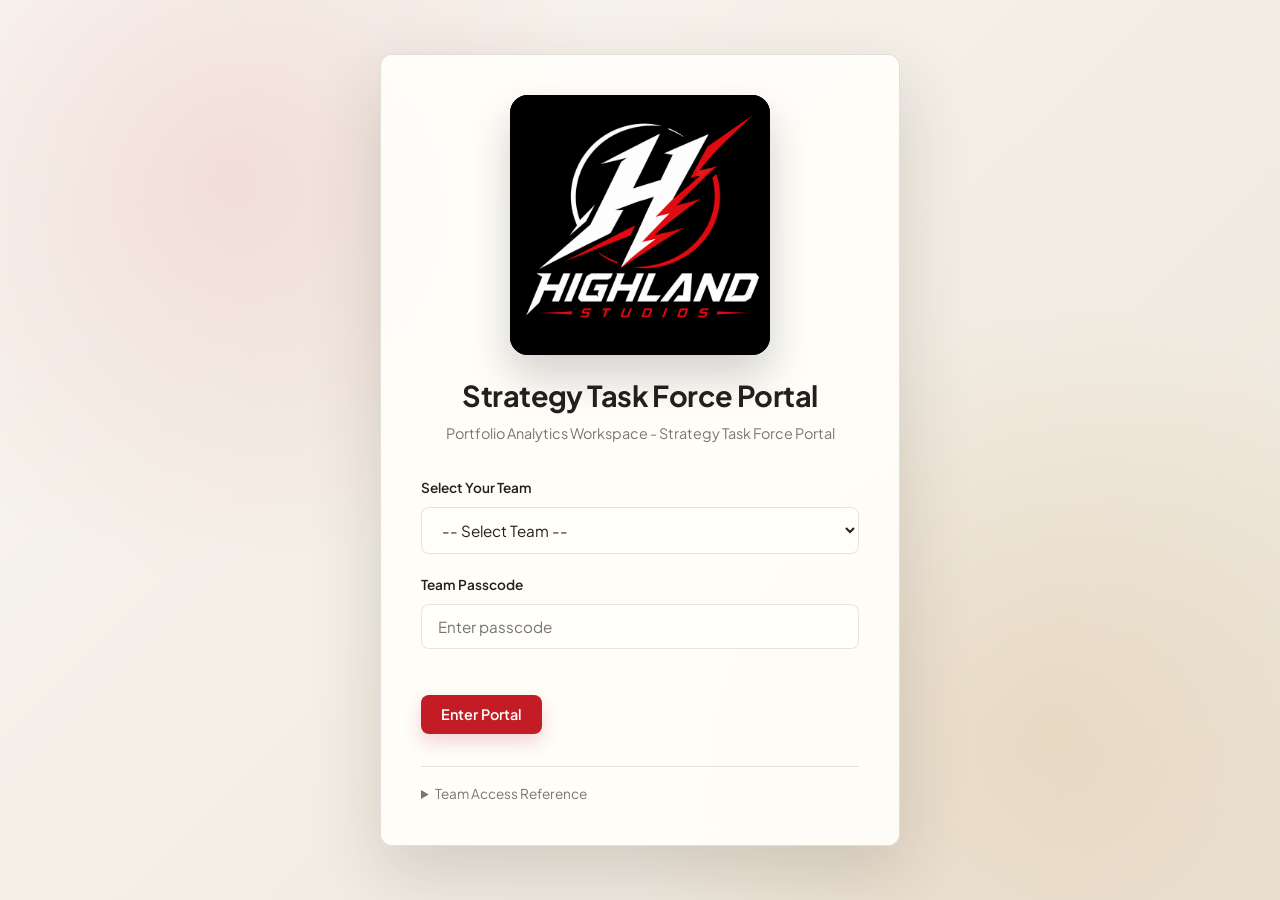
==== commit 852ddb0a: "Upgrade simulated reports and internal communications" ====
--- a/index.html
+++ b/index.html
@@ -3,7 +3,7 @@
 <head>
   <meta charset="UTF-8">
   <meta name="viewport" content="width=device-width, initial-scale=1.0">
-  <title>Highland Studios | Strategy Portal & Analytics Exercise</title>
+  <title>Highland Studios | Strategy Portal & Analytics Workspace</title>
   <!-- Google Fonts for premium typography -->
   <link rel="preconnect" href="https://fonts.googleapis.com">
   <link rel="preconnect" href="https://fonts.gstatic.com" crossorigin>
@@ -18,7 +18,7 @@
       <header class="login-header">
         <img class="brand-logo login-brand-logo" src="assets/highland-studios-logo.png" alt="Highland Studios">
         <h1>Strategy Task Force Portal</h1>
-        <p class="subtitle">Big Data Analytics Exercise - Project Selector Simulation</p>
+        <p class="subtitle">Portfolio Analytics Workspace - Strategy Task Force Portal</p>
       </header>
       
       <form id="login-form" class="login-form">
@@ -51,7 +51,7 @@
       
       <footer class="login-footer">
         <details>
-          <summary>Passcode Reference (For Classroom Testing)</summary>
+          <summary>Team Access Reference</summary>
           <div class="passcode-table-wrapper">
             <table class="passcode-table">
               <thead>
@@ -144,7 +144,7 @@
         <h2 id="current-tab-title">Scenario Briefing</h2>
         <div class="topbar-actions">
           <div class="status-indicator">
-            <span class="dot live"></span> Simulation Active
+            <span class="dot live"></span> Portal Active
           </div>
         </div>
       </header>
@@ -434,9 +434,18 @@
               </nav>
 
               <!-- Report content panel right -->
-              <article class="macro-report-view glass-panel" id="macro-report-content">
-                <!-- Dynamically populated report text -->
-              </article>
+              <div class="macro-report-panel">
+                <div class="macro-report-actions glass-panel">
+                  <div>
+                    <strong id="macro-report-action-title">General Macroeconomic Report</strong>
+                    <span>Download the current market intelligence brief as a PDF.</span>
+                  </div>
+                  <button type="button" class="btn btn-primary btn-sm" id="macro-download-pdf-btn">Download PDF</button>
+                </div>
+                <article class="macro-report-view glass-panel" id="macro-report-content">
+                  <!-- Dynamically populated report text -->
+                </article>
+              </div>
             </div>
           </div>
         </section>
@@ -529,7 +538,7 @@
 
             <form id="worksheet-form" class="worksheet-form glass-panel">
               <fieldset>
-                <legend>Simulation Parameters & Identification</legend>
+                <legend>Recommendation Parameters & Identification</legend>
                 <div class="grid grid-2">
                   <div class="form-group">
                     <label for="ws-team-display">Team Name</label>
--- a/style.css
+++ b/style.css
@@ -1,4 +1,4 @@
-/* style.css - Highland Studios Interactive Big Data Analytics Exercise */
+/* style.css - Highland Studios Interactive Big Data Analytics Workspace */
 
 /* --- CSS Variables & Design Tokens --- */
 :root {
@@ -1425,6 +1425,34 @@
   min-height: 400px;
 }
 
+.macro-report-panel {
+  display: grid;
+  gap: 1rem;
+  min-width: 0;
+}
+
+.macro-report-actions {
+  display: flex;
+  justify-content: space-between;
+  align-items: center;
+  gap: 1rem;
+  padding: 1rem 1.25rem;
+}
+
+.macro-report-actions div {
+  display: grid;
+  gap: 0.15rem;
+}
+
+.macro-report-actions strong {
+  color: var(--text-primary);
+}
+
+.macro-report-actions span {
+  color: var(--text-muted);
+  font-size: 0.85rem;
+}
+
 .macro-report-view h2 {
   font-size: 1.3rem;
   border-bottom: 1px solid var(--border-glass);
@@ -1450,6 +1478,113 @@
 
 .macro-report-view li {
   font-size: 0.9rem;
+}
+
+.macro-report-meta {
+  display: flex;
+  flex-wrap: wrap;
+  gap: 0.6rem;
+  margin-bottom: 1rem;
+  color: var(--text-muted);
+  font-size: 0.82rem;
+}
+
+.macro-report-meta span {
+  border: 1px solid var(--border-glass);
+  border-radius: 999px;
+  padding: 0.25rem 0.55rem;
+  background: rgba(255, 255, 255, 0.54);
+}
+
+.macro-kpi-grid,
+.macro-quote-grid {
+  display: grid;
+  grid-template-columns: repeat(4, minmax(0, 1fr));
+  gap: 0.85rem;
+  margin: 1.25rem 0;
+}
+
+.macro-kpi,
+.macro-quote {
+  border: 1px solid var(--border-glass);
+  border-radius: var(--border-radius-md);
+  background: rgba(255, 255, 255, 0.68);
+  padding: 1rem;
+}
+
+.macro-kpi strong {
+  display: block;
+  color: var(--color-brand);
+  font-size: 1.35rem;
+  line-height: 1;
+  margin-bottom: 0.35rem;
+}
+
+.macro-kpi span,
+.macro-quote span {
+  color: var(--text-muted);
+  font-size: 0.8rem;
+  line-height: 1.45;
+}
+
+.macro-quote {
+  border-left: 3px solid var(--color-warning);
+}
+
+.macro-quote p {
+  color: var(--text-primary);
+  font-style: italic;
+}
+
+.macro-bars {
+  display: grid;
+  gap: 0.55rem;
+  margin: 1rem 0 1.25rem;
+}
+
+.macro-bar {
+  display: grid;
+  grid-template-columns: minmax(150px, 0.9fr) minmax(140px, 1.4fr) 54px;
+  gap: 0.7rem;
+  align-items: center;
+  font-size: 0.85rem;
+}
+
+.macro-bar-track {
+  height: 12px;
+  border-radius: 999px;
+  background: rgba(55, 47, 39, 0.1);
+  border: 1px solid var(--border-glass);
+  overflow: hidden;
+}
+
+.macro-bar-fill {
+  display: block;
+  height: 100%;
+  width: var(--v, 0%);
+  min-width: 2px;
+  border-radius: inherit;
+  background: linear-gradient(90deg, var(--color-brand), var(--color-warning));
+}
+
+.macro-table {
+  width: 100%;
+  border-collapse: collapse;
+  margin: 1rem 0 1.35rem;
+  font-size: 0.84rem;
+}
+
+.macro-table th,
+.macro-table td {
+  border-bottom: 1px solid var(--border-glass);
+  padding: 0.65rem 0.55rem;
+  text-align: left;
+  vertical-align: top;
+}
+
+.macro-table th {
+  color: var(--text-primary);
+  background: rgba(196, 28, 37, 0.06);
 }
 
 /* --- Email Inbox Style --- */
@@ -1877,16 +2012,20 @@
 
 .ed-bar-track {
   height: 12px;
-  background: rgba(55, 47, 39, 0.08);
+  background: rgba(55, 47, 39, 0.14);
   border: 1px solid var(--border-glass);
   border-radius: 999px;
   overflow: hidden;
 }
 
 .ed-bar-fill {
+  display: block;
   height: 100%;
-  width: var(--v);
+  width: var(--v, 0%);
+  min-width: 2px;
+  border-radius: inherit;
   background: linear-gradient(90deg, var(--color-brand), var(--color-warning));
+  box-shadow: inset 0 0 0 1px rgba(255, 255, 255, 0.18);
 }
 
 .ed-bar-fill.good { background: linear-gradient(90deg, var(--color-success), #b6a058); }
@@ -2549,6 +2688,21 @@
 }
 
 @media (max-width: 980px) {
+  .macro-report-actions {
+    align-items: flex-start;
+    flex-direction: column;
+  }
+
+  .macro-kpi-grid,
+  .macro-quote-grid {
+    grid-template-columns: repeat(2, minmax(0, 1fr));
+  }
+
+  .macro-bar {
+    grid-template-columns: minmax(0, 1fr);
+    gap: 0.35rem;
+  }
+
   .embedded-report-frame {
     height: clamp(480px, 68vh, 720px);
   }
@@ -2557,3 +2711,10 @@
     height: calc(94vh - 170px);
   }
 }
+
+@media (max-width: 640px) {
+  .macro-kpi-grid,
+  .macro-quote-grid {
+    grid-template-columns: 1fr;
+  }
+}
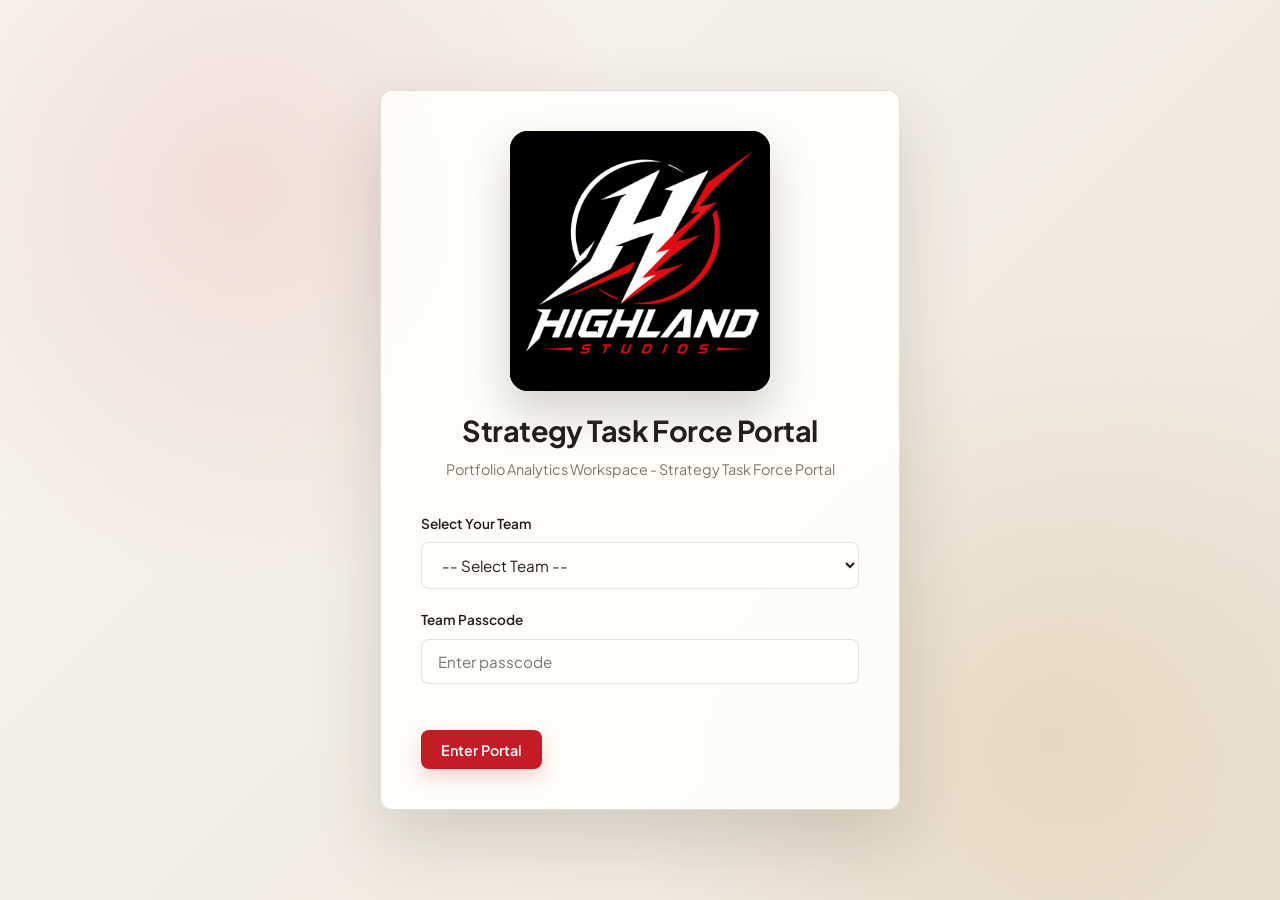
==== commit f4c5c917: "Remove sign-in access reference" ====
--- a/index.html
+++ b/index.html
@@ -49,33 +49,6 @@
         <button type="submit" class="btn btn-primary">Enter Portal</button>
       </form>
       
-      <footer class="login-footer">
-        <details>
-          <summary>Team Access Reference</summary>
-          <div class="passcode-table-wrapper">
-            <table class="passcode-table">
-              <thead>
-                <tr>
-                  <th>Team</th>
-                  <th>Passcode</th>
-                </tr>
-              </thead>
-              <tbody>
-                <tr><td>Team 1</td><td><code>HIGHLAND-101</code></td></tr>
-                <tr><td>Team 2</td><td><code>HIGHLAND-202</code></td></tr>
-                <tr><td>Team 3</td><td><code>HIGHLAND-303</code></td></tr>
-                <tr><td>Team 4</td><td><code>HIGHLAND-404</code></td></tr>
-                <tr><td>Team 5</td><td><code>HIGHLAND-505</code></td></tr>
-                <tr><td>Team 6</td><td><code>HIGHLAND-606</code></td></tr>
-                <tr><td>Team 7</td><td><code>HIGHLAND-707</code></td></tr>
-                <tr><td>Team 8</td><td><code>HIGHLAND-808</code></td></tr>
-                <tr><td>Team 9</td><td><code>HIGHLAND-909</code></td></tr>
-                <tr><td>Team 10</td><td><code>HIGHLAND-010</code></td></tr>
-              </tbody>
-            </table>
-          </div>
-        </details>
-      </footer>
     </div>
   </div>
 
